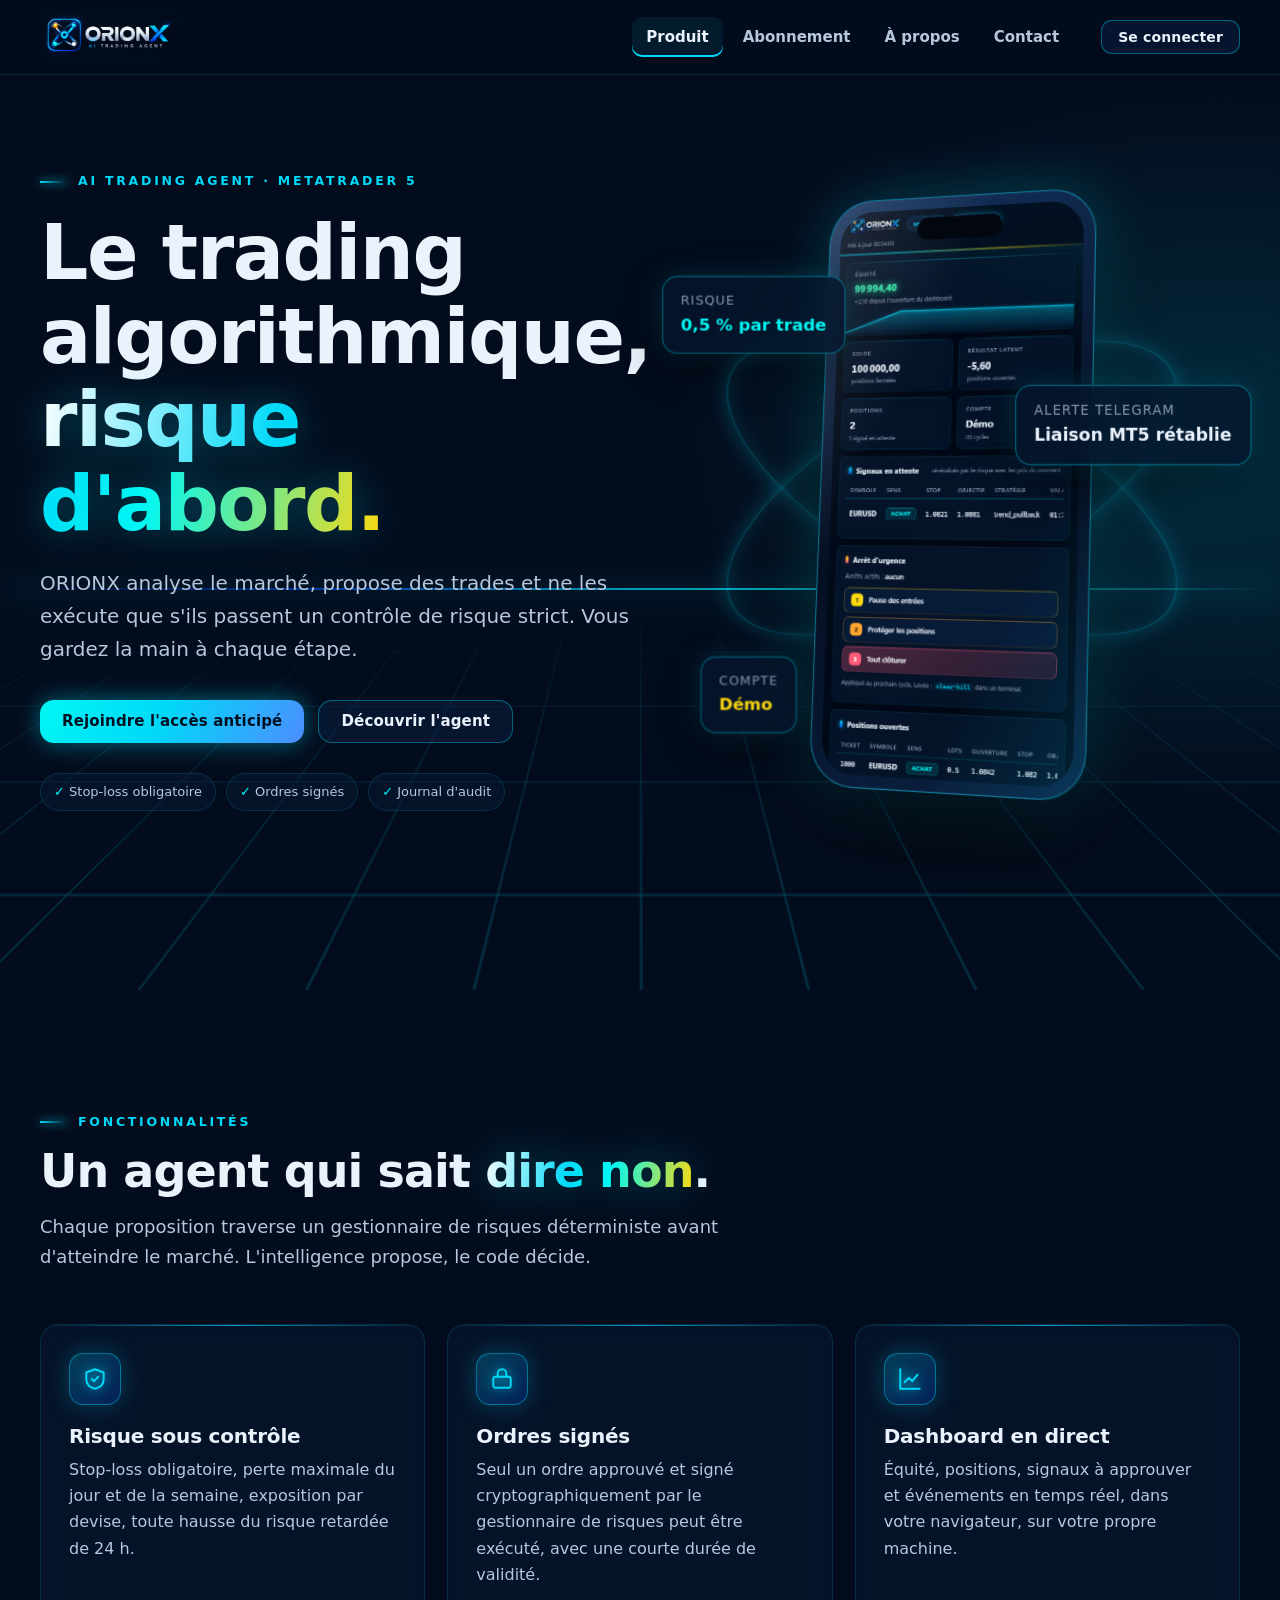
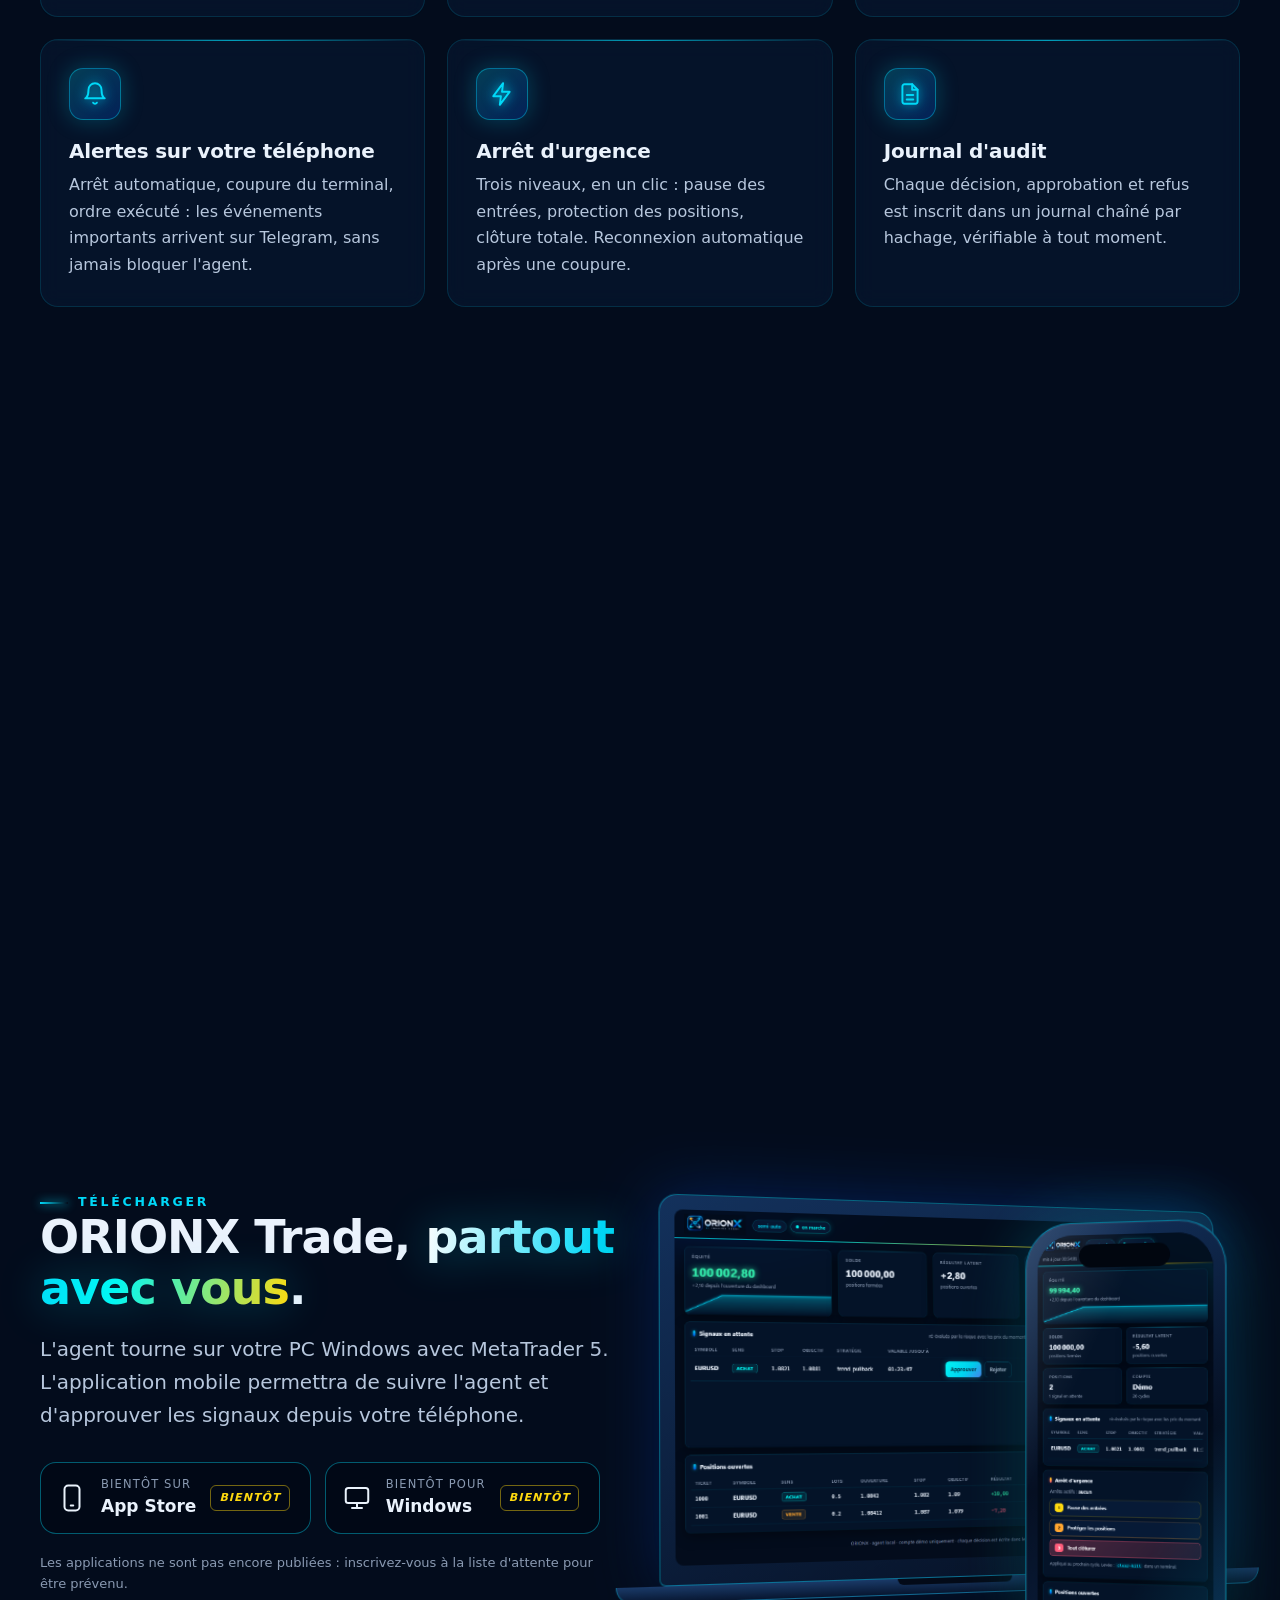
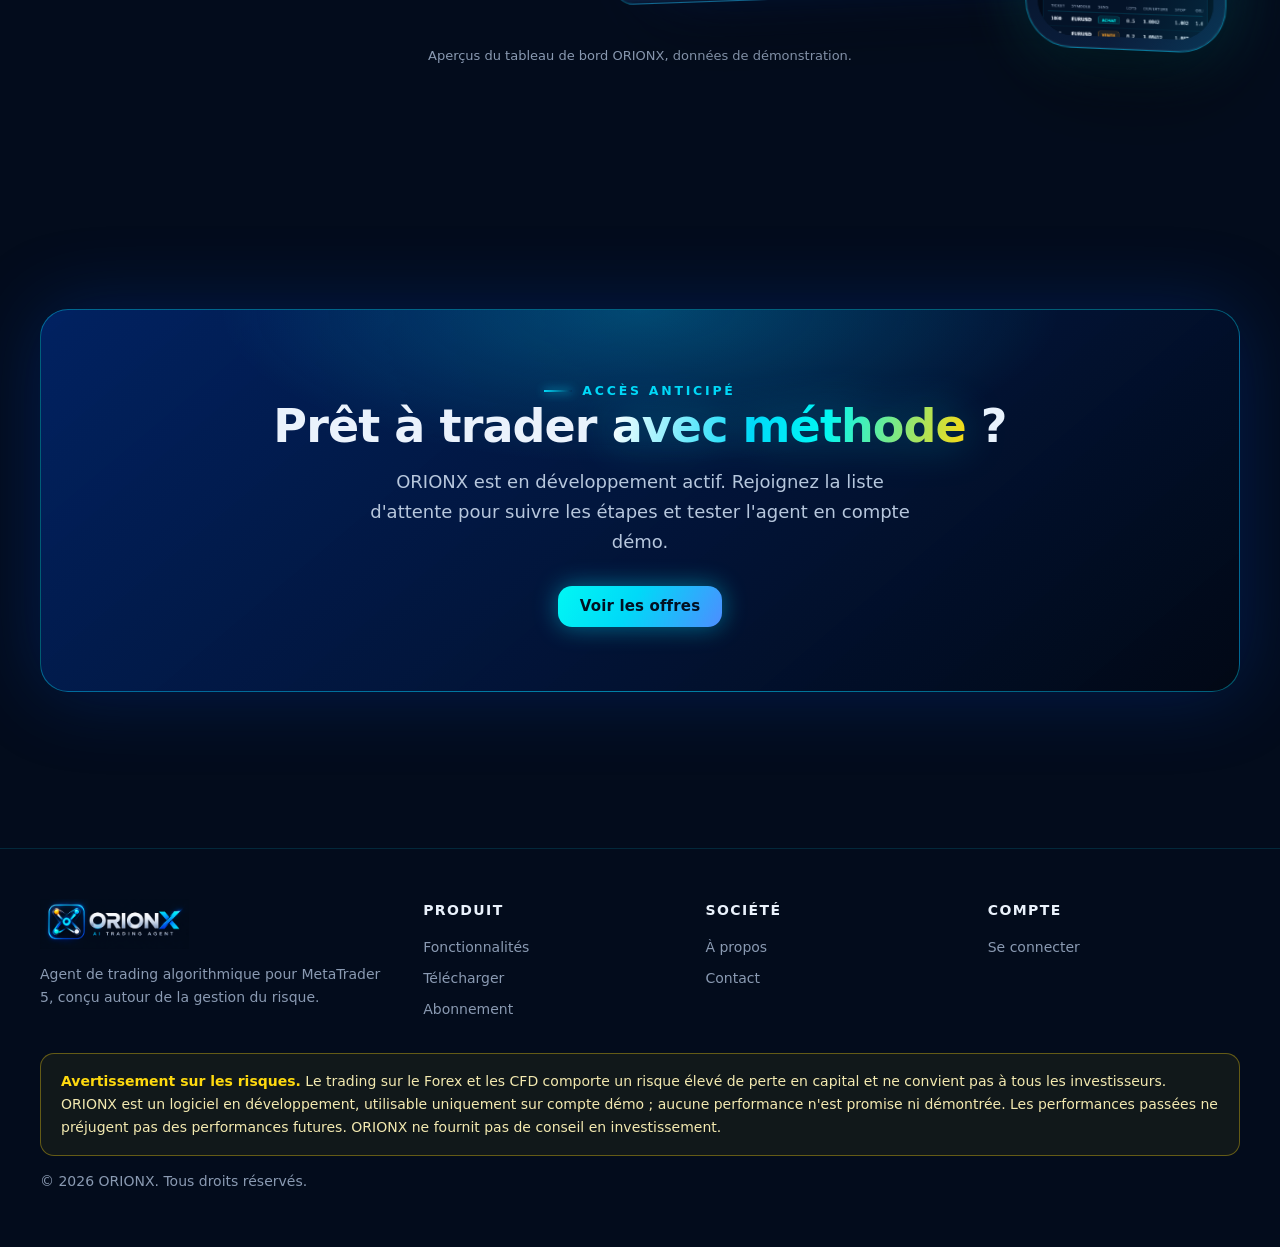
==== site/index.html @ 67c3e871 "feat(site): site vitrine ORIONX « futuriste 3D néon » dans un dossier autonome site/ Pages : produit" ====
<!doctype html>
<html lang="fr">
<head>
  <meta charset="utf-8">
  <meta name="viewport" content="width=device-width, initial-scale=1">
  <meta name="color-scheme" content="dark">
  <title>ORIONX · AI Trading Agent</title>
  <meta name="description" content="ORIONX, agent de trading algorithmique pour MetaTrader 5, conçu autour de la gestion du risque. En développement, compte démo uniquement.">
  <link rel="icon" type="image/png" href="assets/favicon.png">
  <link rel="stylesheet" href="assets/site.css">
</head>
<body>
  <header class="nav">
    <div class="wrap">
      <a class="brand" href="index.html"><img src="assets/logo.png" alt="ORIONX, AI Trading Agent" width="138" height="46"></a>
      <button class="burger" type="button" aria-expanded="false" aria-controls="menu">Menu</button>
      <ul id="menu">
        <li><a href="index.html">Produit</a></li>
        <li><a href="abonnement.html">Abonnement</a></li>
        <li><a href="a-propos.html">À propos</a></li>
        <li><a href="contact.html">Contact</a></li>
      </ul>
      <a class="btn btn-sm login" href="connexion.html">Se connecter</a>
    </div>
  </header>

  <main>
    <section class="hero">
      <div class="wrap">
        <div>
          <span class="eyebrow">AI Trading Agent · MetaTrader 5</span>
          <h1>Le trading algorithmique, <span class="grad">risque d'abord.</span></h1>
          <p class="lead">ORIONX analyse le marché, propose des trades et ne les exécute que s'ils passent un contrôle de risque strict. Vous gardez la main à chaque étape.</p>
          <div class="ctas">
            <a class="btn btn-neon" href="abonnement.html">Rejoindre l'accès anticipé</a>
            <a class="btn" href="#fonctionnalites">Découvrir l'agent</a>
          </div>
          <div class="chips">
            <span class="chip"><b>✓</b> Stop-loss obligatoire</span>
            <span class="chip"><b>✓</b> Ordres signés</span>
            <span class="chip"><b>✓</b> Journal d'audit</span>
          </div>
        </div>
        <div class="scene" aria-hidden="true">
          <div class="scene-inner">
            <div class="orbit orbit-1"></div>
            <div class="orbit orbit-2"></div>
            <div class="core"></div>
            <div class="phone"><div class="screen"><img src="assets/apercu-mobile.png" alt=""></div></div>
            <div class="float-chip fc-1"><small>Risque</small><strong class="ok">0,5 % par trade</strong></div>
            <div class="float-chip fc-2"><small>Alerte Telegram</small><strong>Liaison MT5 rétablie</strong></div>
            <div class="float-chip fc-3"><small>Compte</small><strong class="warn">Démo</strong></div>
          </div>
        </div>
      </div>
      <div class="horizon"></div>
      <div class="floor"></div>
    </section>

    <section class="section" id="fonctionnalites">
      <div class="wrap">
        <div class="section-head reveal">
          <span class="eyebrow">Fonctionnalités</span>
          <h2>Un agent qui sait <span class="grad">dire non</span>.</h2>
          <p>Chaque proposition traverse un gestionnaire de risques déterministe avant d'atteindre le marché. L'intelligence propose, le code décide.</p>
        </div>
        <div class="grid grid-3">
          <article class="card reveal">
            <div class="icon"><svg viewBox="0 0 24 24"><path d="M12 3l8 3v6c0 5-3.5 8-8 9-4.5-1-8-4-8-9V6z"/><path d="M9 12l2 2 4-4"/></svg></div>
            <h3>Risque sous contrôle</h3>
            <p>Stop-loss obligatoire, perte maximale du jour et de la semaine, exposition par devise, toute hausse du risque retardée de 24 h.</p>
          </article>
          <article class="card reveal">
            <div class="icon"><svg viewBox="0 0 24 24"><rect x="4" y="10" width="16" height="10" rx="2"/><path d="M8 10V7a4 4 0 0 1 8 0v3"/></svg></div>
            <h3>Ordres signés</h3>
            <p>Seul un ordre approuvé et signé cryptographiquement par le gestionnaire de risques peut être exécuté, avec une courte durée de validité.</p>
          </article>
          <article class="card reveal">
            <div class="icon"><svg viewBox="0 0 24 24"><path d="M3 3v18h18"/><path d="M7 15l4-4 3 3 5-6"/></svg></div>
            <h3>Dashboard en direct</h3>
            <p>Équité, positions, signaux à approuver et événements en temps réel, dans votre navigateur, sur votre propre machine.</p>
          </article>
          <article class="card reveal">
            <div class="icon"><svg viewBox="0 0 24 24"><path d="M18 8a6 6 0 0 0-12 0c0 7-3 8-3 8h18s-3-1-3-8"/><path d="M13.7 20a2 2 0 0 1-3.4 0"/></svg></div>
            <h3>Alertes sur votre téléphone</h3>
            <p>Arrêt automatique, coupure du terminal, ordre exécuté : les événements importants arrivent sur Telegram, sans jamais bloquer l'agent.</p>
          </article>
          <article class="card reveal">
            <div class="icon"><svg viewBox="0 0 24 24"><path d="M13 2L4 14h7l-1 8 9-12h-7z"/></svg></div>
            <h3>Arrêt d'urgence</h3>
            <p>Trois niveaux, en un clic : pause des entrées, protection des positions, clôture totale. Reconnexion automatique après une coupure.</p>
          </article>
          <article class="card reveal">
            <div class="icon"><svg viewBox="0 0 24 24"><path d="M14 3H7a2 2 0 0 0-2 2v14a2 2 0 0 0 2 2h10a2 2 0 0 0 2-2V8z"/><path d="M14 3v5h5M9 13h6M9 17h6"/></svg></div>
            <h3>Journal d'audit</h3>
            <p>Chaque décision, approbation et refus est inscrit dans un journal chaîné par hachage, vérifiable à tout moment.</p>
          </article>
        </div>
      </div>
    </section>

    <section class="section">
      <div class="wrap">
        <div class="section-head reveal">
          <span class="eyebrow">Comment ça marche</span>
          <h2>Trois étapes, <span class="grad">zéro boîte noire</span>.</h2>
        </div>
        <div class="grid grid-3 steps">
          <article class="card step reveal"><h3>Connectez MetaTrader 5</h3><p>L'agent se rattache au terminal déjà ouvert sur votre PC. Aucun identifiant n'est stocké dans le code.</p></article>
          <article class="card step reveal"><h3>L'agent analyse et propose</h3><p>Régime de marché, volatilité, séance, annonces économiques : chaque signal est expliqué et ré-évalué par le risque.</p></article>
          <article class="card step reveal"><h3>Vous décidez</h3><p>Signaux seuls, approbation manuelle ou automatique verrouillée : vous choisissez le niveau d'autonomie.</p></article>
        </div>
      </div>
    </section>

    <section class="section" id="telecharger">
      <div class="wrap download">
        <div class="reveal">
          <span class="eyebrow">Télécharger</span>
          <h2>ORIONX Trade, <span class="grad">partout avec vous</span>.</h2>
          <p class="lead">L'agent tourne sur votre PC Windows avec MetaTrader 5. L'application mobile permettra de suivre l'agent et d'approuver les signaux depuis votre téléphone.</p>
          <div class="stores">
            <a class="store" href="contact.html?sujet=Liste%20d%27attente">
              <svg viewBox="0 0 24 24"><rect x="6" y="2" width="12" height="20" rx="3"/><path d="M11 18h2"/></svg>
              <div><span>Bientôt sur</span><strong>App Store</strong></div>
              <em class="soon">BIENTÔT</em>
            </a>
            <a class="store" href="contact.html?sujet=Liste%20d%27attente">
              <svg viewBox="0 0 24 24"><rect x="3" y="4" width="18" height="12" rx="2"/><path d="M8 20h8M12 16v4"/></svg>
              <div><span>Bientôt pour</span><strong>Windows</strong></div>
              <em class="soon">BIENTÔT</em>
            </a>
          </div>
          <p class="caption">Les applications ne sont pas encore publiées : inscrivez-vous à la liste d'attente pour être prévenu.</p>
        </div>
        <div class="devices reveal" aria-hidden="true">
          <div class="laptop"><div class="lid"><img src="assets/apercu-ordinateur.png" alt=""></div><div class="base"></div></div>
          <div class="phone"><div class="screen"><img src="assets/apercu-mobile.png" alt=""></div></div>
        </div>
      </div>
      <p class="wrap caption center">Aperçus du tableau de bord ORIONX, données de démonstration.</p>
    </section>

    <section class="section">
      <div class="wrap">
        <div class="cta-band reveal">
          <span class="eyebrow">Accès anticipé</span>
          <h2>Prêt à trader <span class="grad">avec méthode</span> ?</h2>
          <p>ORIONX est en développement actif. Rejoignez la liste d'attente pour suivre les étapes et tester l'agent en compte démo.</p>
          <a class="btn btn-neon" href="abonnement.html">Voir les offres</a>
        </div>
      </div>
    </section>
  </main>

  <footer class="footer">
    <div class="wrap">
      <div class="cols">
        <div><a class="brand" href="index.html"><img src="assets/logo.png" alt="ORIONX" width="150" height="50"></a><p>Agent de trading algorithmique pour MetaTrader 5, conçu autour de la gestion du risque.</p></div>
        <div><h4>Produit</h4><ul><li><a href="index.html#fonctionnalites">Fonctionnalités</a></li><li><a href="index.html#telecharger">Télécharger</a></li><li><a href="abonnement.html">Abonnement</a></li></ul></div>
        <div><h4>Société</h4><ul><li><a href="a-propos.html">À propos</a></li><li><a href="contact.html">Contact</a></li></ul></div>
        <div><h4>Compte</h4><ul><li><a href="connexion.html">Se connecter</a></li></ul></div>
      </div>
      <p class="risk"><strong>Avertissement sur les risques.</strong> Le trading sur le Forex et les CFD comporte un risque élevé de perte en capital et ne convient pas à tous les investisseurs. ORIONX est un logiciel en développement, utilisable uniquement sur compte démo ; aucune performance n'est promise ni démontrée. Les performances passées ne préjugent pas des performances futures. ORIONX ne fournit pas de conseil en investissement.</p>
      <p>© <span data-year>2026</span> ORIONX. Tous droits réservés.</p>
    </div>
  </footer>
  <script src="assets/site.js"></script>
</body>
</html>
---- site/assets/site.css ----
/* ORIONX : site vitrine « futuriste 3D néon ». Couleurs mesurées sur le logo (voir agent/orionx/api/static/style.css).
   Aucune bibliothèque, aucune police externe (pas de requête vers un tiers : rien à déclarer pour la vie privée). */
:root {
  --bg: #030c1c; --bg-2: #01122a; --ink: #eaf2fc; --silver: #b7c7dd; --muted: #8a9ab2;
  --blue: #004ce4; --blue-text: #4d8dff; --cyan: #00d9f8; --teal: #01f7f4; --gold: #fed90f; --orange: #ffa630; --red: #ff5c7a;
  --glass: rgba(8, 26, 54, .55); --glass-2: rgba(12, 36, 72, .45);
  --line: rgba(0, 217, 248, .14); --line-strong: rgba(0, 217, 248, .4);
  --neon: 0 0 12px rgba(0, 217, 248, .55), 0 0 40px rgba(0, 76, 228, .35);
  --radius: 18px; --max: 1200px;
  --display: "Segoe UI Variable Display", "Segoe UI", system-ui, sans-serif;
  --text: "Segoe UI Variable Text", "Segoe UI", system-ui, sans-serif;
}
* { box-sizing: border-box; }
html { scroll-behavior: smooth; background: var(--bg); }
body {
  margin: 0; color: var(--ink); font: 16px/1.65 var(--text); overflow-x: hidden;
  background:
    radial-gradient(1000px 600px at 15% -10%, rgba(0, 76, 228, .35), transparent 60%),
    radial-gradient(900px 600px at 95% 10%, rgba(0, 217, 248, .16), transparent 60%),
    var(--bg);
}
img { max-width: 100%; display: block; }
a { color: var(--cyan); text-decoration: none; }
a:hover { color: var(--teal); }
:focus-visible { outline: 2px solid var(--cyan); outline-offset: 3px; border-radius: 6px; }
.wrap { width: min(var(--max), 100% - 48px); margin-inline: auto; }
.sr-only { position: absolute; width: 1px; height: 1px; overflow: hidden; clip: rect(0 0 0 0); white-space: nowrap; }

/* --- navigation ------------------------------------------------------------------- */
.nav { position: sticky; top: 0; z-index: 50; backdrop-filter: blur(14px); background: rgba(3, 12, 28, .72); border-bottom: 1px solid var(--line); }
.nav .wrap { display: flex; align-items: center; gap: 28px; height: 74px; }
.nav .brand img { height: 46px; width: auto; }
.nav ul { display: flex; gap: 6px; list-style: none; margin: 0 0 0 auto; padding: 0; }
.nav ul a { display: block; padding: 8px 14px; border-radius: 10px; color: var(--silver); font-weight: 550; font-size: 15px; transition: color .2s, background .2s; }
.nav ul a:hover, .nav ul a[aria-current="page"] { color: var(--ink); background: rgba(0, 217, 248, .08); }
.nav ul a[aria-current="page"] { box-shadow: inset 0 -2px 0 var(--cyan); }
.burger { display: none; margin-left: auto; background: none; border: 1px solid var(--line-strong); color: var(--ink); border-radius: 10px; padding: 8px 12px; font: inherit; cursor: pointer; }

/* --- boutons ------------------------------------------------------------------------ */
.btn { display: inline-flex; align-items: center; gap: 10px; padding: 13px 22px; border-radius: 14px; font: 650 15px/1 var(--text); letter-spacing: .01em;
  cursor: pointer; border: 1px solid var(--line-strong); color: var(--ink); background: var(--glass-2); transition: transform .2s, box-shadow .25s, border-color .25s; }
.btn:hover { transform: translateY(-2px); color: var(--ink); border-color: var(--cyan); box-shadow: var(--neon); }
.btn-neon { border: none; color: #021022; background: linear-gradient(120deg, var(--teal), var(--cyan) 45%, var(--blue-text)); box-shadow: 0 0 24px rgba(0, 217, 248, .45); }
.btn-neon:hover { color: #021022; box-shadow: 0 0 40px rgba(0, 217, 248, .75), 0 0 80px rgba(0, 76, 228, .45); }
.btn-sm { padding: 9px 16px; font-size: 14px; border-radius: 11px; }
.btn[aria-disabled="true"] { cursor: not-allowed; opacity: .75; }
.btn[aria-disabled="true"]:hover { transform: none; box-shadow: none; border-color: var(--line-strong); }

/* --- titres ----------------------------------------------------------------------- */
.eyebrow { display: inline-flex; align-items: center; gap: 10px; font: 700 12.5px/1 var(--text); letter-spacing: .22em; text-transform: uppercase; color: var(--cyan); }
.eyebrow::before { content: ""; width: 28px; height: 2px; background: linear-gradient(90deg, var(--cyan), transparent); box-shadow: 0 0 10px var(--cyan); }
h1, h2, h3 { font-family: var(--display); letter-spacing: -.02em; line-height: 1.1; margin: 0; }
h1 { font-size: clamp(40px, 6vw, 76px); font-weight: 750; }
h2 { font-size: clamp(30px, 3.6vw, 46px); font-weight: 720; }
h3 { font-size: 20px; font-weight: 680; letter-spacing: -.01em; }
.grad { background: linear-gradient(100deg, #fff 0%, var(--cyan) 40%, var(--teal) 60%, var(--gold) 100%); -webkit-background-clip: text; background-clip: text; color: transparent;
  filter: drop-shadow(0 0 22px rgba(0, 217, 248, .35)); }
.lead { font-size: clamp(17px, 1.6vw, 20px); color: var(--silver); max-width: 620px; }
.section { padding: clamp(70px, 9vw, 120px) 0; position: relative; }
.section-head { max-width: 720px; margin-bottom: 52px; }
.section-head h2 { margin: 14px 0 16px; }
.section-head p { color: var(--silver); margin: 0; font-size: 18px; }
.center { text-align: center; margin-inline: auto; }

/* --- hero 3D ------------------------------------------------------------------------ */
.hero { position: relative; overflow: hidden; padding: clamp(50px, 7vw, 90px) 0 clamp(120px, 14vw, 180px); }
.hero .wrap { display: grid; grid-template-columns: 1.05fr .95fr; gap: 40px; align-items: center; position: relative; z-index: 2; }
.hero h1 { margin: 20px 0 22px; }
.hero .ctas { display: flex; gap: 14px; flex-wrap: wrap; margin: 34px 0 30px; }
.chips { display: flex; gap: 10px; flex-wrap: wrap; }
.chip { font-size: 13px; color: var(--silver); padding: 7px 13px; border-radius: 999px; border: 1px solid var(--line); background: var(--glass); }
.chip b { color: var(--teal); font-weight: 650; }
.floor { position: absolute; left: -50%; right: -50%; bottom: -10px; height: 420px; z-index: 1; pointer-events: none;
  background-image: linear-gradient(rgba(0, 217, 248, .45) 1px, transparent 1px), linear-gradient(90deg, rgba(0, 217, 248, .45) 1px, transparent 1px);
  background-size: 64px 64px; transform: perspective(520px) rotateX(64deg); transform-origin: center top;
  mask-image: linear-gradient(to top, rgba(0, 0, 0, .9), transparent 85%); animation: floor 3.2s linear infinite; opacity: .55; }
@keyframes floor { to { background-position: 0 64px, 0 0; } }
.horizon { position: absolute; left: 0; right: 0; bottom: 400px; height: 2px; z-index: 1;
  background: linear-gradient(90deg, transparent, var(--blue), var(--cyan), var(--teal), transparent); box-shadow: 0 0 30px var(--cyan); opacity: .7; }

.scene { position: relative; height: 560px; perspective: 1400px; }
.scene-inner { position: absolute; inset: 0; transform-style: preserve-3d; transition: transform .25s ease-out;
  transform: rotateY(calc(var(--ry, 0) * 1deg)) rotateX(calc(var(--rx, 0) * 1deg)); }
.orbit { position: absolute; left: 50%; top: 50%; border-radius: 50%; border: 1.5px solid rgba(0, 217, 248, .35); box-shadow: 0 0 22px rgba(0, 217, 248, .25), inset 0 0 22px rgba(0, 217, 248, .15); }
.orbit-1 { width: 520px; height: 210px; margin: -105px 0 0 -260px; transform: rotateZ(-28deg) translateZ(-60px); animation: spin 14s linear infinite; }
.orbit-2 { width: 520px; height: 210px; margin: -105px 0 0 -260px; transform: rotateZ(28deg) translateZ(-60px); animation: spin 18s linear infinite reverse; }
.orbit::after { content: ""; position: absolute; width: 18px; height: 18px; border-radius: 50%; top: -9px; left: calc(50% - 9px); }
.orbit-1::after { background: radial-gradient(circle at 35% 35%, #fff6, var(--gold) 45%, #c47a00); box-shadow: 0 0 22px var(--gold); }
.orbit-2::after { background: radial-gradient(circle at 35% 35%, #fff8, var(--teal) 45%, #008a99); box-shadow: 0 0 22px var(--teal); }
@keyframes spin { from { rotate: 0deg; } to { rotate: 360deg; } }
.core { position: absolute; left: 50%; top: 50%; width: 120px; height: 120px; margin: -60px; border-radius: 50%; border: 14px solid var(--cyan);
  box-shadow: 0 0 40px var(--cyan), inset 0 0 30px rgba(0, 217, 248, .6); transform: translateZ(-120px); opacity: .55; filter: blur(.3px); }

/* --- maquettes (téléphone, ordinateur) ----------------------------------------------- */
.phone { position: relative; width: 270px; aspect-ratio: 9 / 19.2; padding: 11px; border-radius: 44px;
  background: linear-gradient(160deg, #13315c, #050f22 55%, #0b2142); border: 1px solid rgba(0, 217, 248, .45);
  box-shadow: 0 0 0 1px rgba(255, 255, 255, .05) inset, 0 30px 80px rgba(0, 0, 0, .6), 0 0 60px rgba(0, 217, 248, .28); }
.phone::before { content: ""; position: absolute; z-index: 2; top: 20px; left: 50%; width: 86px; height: 22px; margin-left: -43px; border-radius: 12px; background: #01060f; }
.phone .screen { height: 100%; border-radius: 34px; overflow: hidden; background: var(--bg); }
.phone .screen img { width: 100%; height: 100%; object-fit: cover; object-position: top; }
.phone::after { content: ""; position: absolute; inset: 0; border-radius: 44px; pointer-events: none;
  background: linear-gradient(115deg, rgba(255, 255, 255, .14), transparent 32%, transparent 70%, rgba(0, 217, 248, .12)); }
.scene .phone { position: absolute; left: 50%; top: 50%; margin: -288px 0 0 -135px; transform: translateZ(60px) rotateY(-16deg) rotateX(6deg);
  animation: float 6s ease-in-out infinite; }
@keyframes float { 50% { translate: 0 -14px; } }
.float-chip { position: absolute; z-index: 3; padding: 12px 16px; border-radius: 14px; background: rgba(6, 22, 46, .78); border: 1px solid var(--line-strong);
  backdrop-filter: blur(10px); box-shadow: 0 12px 40px rgba(0, 0, 0, .45), 0 0 24px rgba(0, 217, 248, .18); font-size: 13.5px; animation: float 7s ease-in-out infinite; }
.float-chip small { display: block; color: var(--muted); font-size: 11.5px; letter-spacing: .08em; text-transform: uppercase; }
.float-chip strong { font-size: 15px; }
.fc-1 { left: 0; top: 16%; transform: translateZ(140px); }
.fc-2 { right: 0; top: 34%; transform: translateZ(180px); animation-delay: -2s; }
.fc-3 { left: 6%; bottom: 10%; transform: translateZ(120px); animation-delay: -4s; }
.ok { color: var(--teal); } .warn { color: var(--gold); }

.laptop { position: relative; width: min(640px, 100%); }
.laptop .lid { padding: 14px 14px 18px; border-radius: 18px 18px 6px 6px; background: linear-gradient(160deg, #13315c, #050f22); border: 1px solid rgba(0, 217, 248, .4);
  box-shadow: 0 0 60px rgba(0, 76, 228, .3), 0 30px 70px rgba(0, 0, 0, .55); }
.laptop .lid img { border-radius: 8px; aspect-ratio: 16 / 10; object-fit: cover; object-position: top left; width: 100%; }
.laptop .base { height: 16px; margin: 0 -7%; border-radius: 0 0 22px 22px; background: linear-gradient(#1a3a68, #071630); border: 1px solid rgba(0, 217, 248, .3); border-top: none; }
.laptop .base::after { content: ""; display: block; width: 18%; height: 6px; margin: 0 auto; border-radius: 0 0 8px 8px; background: #030a18; }

/* --- cartes ------------------------------------------------------------------------- */
.grid { display: grid; gap: 22px; }
.grid-3 { grid-template-columns: repeat(3, minmax(0, 1fr)); }
.grid-2 { grid-template-columns: repeat(2, minmax(0, 1fr)); }
.card { position: relative; padding: 28px; border-radius: var(--radius); background: var(--glass); border: 1px solid var(--line); backdrop-filter: blur(10px);
  transition: transform .3s, border-color .3s, box-shadow .3s; overflow: hidden; }
.card::before { content: ""; position: absolute; inset: 0 0 auto; height: 1px; background: linear-gradient(90deg, transparent, var(--cyan), transparent); opacity: .7; }
.card:hover { transform: translateY(-6px); border-color: var(--line-strong); box-shadow: 0 20px 50px rgba(0, 0, 0, .4), 0 0 40px rgba(0, 76, 228, .2); }
.card p { color: var(--silver); margin: 10px 0 0; }
.icon { width: 52px; height: 52px; display: grid; place-items: center; border-radius: 14px; margin-bottom: 20px;
  background: linear-gradient(140deg, rgba(0, 217, 248, .22), rgba(0, 76, 228, .25)); border: 1px solid var(--line-strong); box-shadow: 0 0 22px rgba(0, 217, 248, .25); }
.icon svg { width: 26px; height: 26px; stroke: var(--cyan); fill: none; stroke-width: 1.8; stroke-linecap: round; stroke-linejoin: round; filter: drop-shadow(0 0 6px var(--cyan)); }

.steps { counter-reset: step; }
.step { padding-top: 64px; }
.step::after { counter-increment: step; content: "0" counter(step); position: absolute; top: 18px; left: 28px; font: 800 38px/1 var(--display);
  background: linear-gradient(var(--cyan), transparent); -webkit-background-clip: text; background-clip: text; color: transparent; opacity: .9; }

/* --- téléchargement --------------------------------------------------------------- */
.download { display: grid; grid-template-columns: 1fr 1fr; gap: 50px; align-items: center; }
.devices { position: relative; min-height: 460px; display: grid; place-items: center; perspective: 1400px; }
.devices .laptop { transform: rotateY(14deg) rotateX(4deg); }
.devices .phone { position: absolute; right: 2%; bottom: -10px; width: 190px; transform: rotateY(-14deg) translateZ(80px); animation: float 6s ease-in-out infinite; }
.stores { display: flex; gap: 14px; flex-wrap: wrap; margin-top: 30px; }
.store { display: inline-flex; align-items: center; gap: 14px; padding: 12px 20px 12px 16px; border-radius: 16px; border: 1px solid var(--line-strong);
  background: rgba(2, 8, 20, .7); color: var(--ink); min-width: 220px; }
.store svg { width: 30px; height: 30px; stroke: var(--ink); fill: none; stroke-width: 1.6; stroke-linecap: round; stroke-linejoin: round; }
.store span { display: block; font-size: 11.5px; letter-spacing: .1em; text-transform: uppercase; color: var(--muted); }
.store strong { font: 700 17px/1.2 var(--display); }
.soon { margin-left: auto; font-size: 11px; font-weight: 700; letter-spacing: .1em; color: var(--gold); border: 1px solid rgba(254, 217, 15, .45); padding: 3px 8px; border-radius: 6px; }
.caption { color: var(--muted); font-size: 13px; margin-top: 18px; }

/* --- abonnement --------------------------------------------------------------------- */
.plans { display: grid; grid-template-columns: repeat(3, minmax(0, 1fr)); gap: 22px; align-items: stretch; }
.plan { display: flex; flex-direction: column; padding: 32px 28px; }
.plan .tag { align-self: flex-start; font-size: 11.5px; font-weight: 700; letter-spacing: .12em; text-transform: uppercase; color: var(--cyan);
  padding: 5px 10px; border-radius: 8px; background: rgba(0, 217, 248, .08); border: 1px solid var(--line); }
.plan h3 { margin: 18px 0 6px; font-size: 26px; }
.price { font: 750 40px/1.1 var(--display); margin: 14px 0 4px; }
.price small { font-size: 15px; font-weight: 500; color: var(--muted); }
.plan ul { list-style: none; padding: 0; margin: 22px 0 28px; display: grid; gap: 12px; flex: 1; }
.plan li { padding-left: 30px; position: relative; color: var(--silver); }
.plan li::before { content: ""; position: absolute; left: 0; top: 5px; width: 18px; height: 18px; border-radius: 6px; background: rgba(1, 247, 244, .12); border: 1px solid rgba(1, 247, 244, .5); }
.plan li::after { content: ""; position: absolute; left: 6px; top: 8px; width: 5px; height: 9px; border: solid var(--teal); border-width: 0 2px 2px 0; transform: rotate(45deg); }
.plan li.no { color: var(--muted); }
.plan li.no::before { background: transparent; border-color: var(--line); }
.plan li.no::after { border-color: var(--muted); width: 8px; height: 0; border-width: 0 0 2px 0; transform: none; top: 13px; left: 5px; }
.plan .btn { justify-content: center; }
.plan-featured { border-color: rgba(0, 217, 248, .55); box-shadow: 0 0 0 1px rgba(0, 217, 248, .25), 0 0 60px rgba(0, 76, 228, .3); transform: translateY(-10px); }
.plan-featured:hover { transform: translateY(-16px); }
.plan-featured .tag { color: #021022; background: linear-gradient(120deg, var(--teal), var(--cyan)); border: none; }

.faq details { border-bottom: 1px solid var(--line); padding: 18px 4px; }
.faq summary { cursor: pointer; font-weight: 650; font-size: 17px; list-style: none; display: flex; justify-content: space-between; gap: 20px; }
.faq summary::after { content: "+"; color: var(--cyan); font-size: 22px; line-height: 1; transition: rotate .2s; }
.faq details[open] summary::after { rotate: 45deg; }
.faq details p { color: var(--silver); margin: 12px 0 0; }

/* --- formulaires -------------------------------------------------------------------- */
.form { display: grid; gap: 18px; }
.form .row { display: grid; grid-template-columns: 1fr 1fr; gap: 18px; }
label { display: grid; gap: 8px; font-size: 14px; font-weight: 600; color: var(--silver); }
input, select, textarea { font: inherit; color: var(--ink); background: rgba(2, 8, 20, .65); border: 1px solid var(--line-strong); border-radius: 12px; padding: 13px 15px;
  transition: border-color .2s, box-shadow .2s; }
input:focus, select:focus, textarea:focus { outline: none; border-color: var(--cyan); box-shadow: 0 0 0 3px rgba(0, 217, 248, .18), 0 0 24px rgba(0, 217, 248, .2); }
textarea { min-height: 150px; resize: vertical; }
.form .btn { justify-content: center; }
.note { font-size: 13.5px; color: var(--muted); }
.info { display: grid; gap: 18px; }
.info .card { padding: 22px 24px; }

/* --- bandeau d'avertissement et pied de page ----------------------------------------- */
.risk { border: 1px solid rgba(254, 217, 15, .35); background: rgba(254, 217, 15, .06); border-radius: 14px; padding: 16px 20px; color: #f3e9b0; font-size: 14px; }
.risk strong { color: var(--gold); }
.cta-band { text-align: center; padding: 64px 32px; border-radius: 28px; position: relative; overflow: hidden;
  background: radial-gradient(600px 220px at 50% 0%, rgba(0, 217, 248, .25), transparent 70%), linear-gradient(140deg, rgba(0, 76, 228, .35), rgba(2, 8, 20, .8));
  border: 1px solid var(--line-strong); box-shadow: 0 0 80px rgba(0, 76, 228, .25); }
.cta-band p { color: var(--silver); max-width: 560px; margin: 16px auto 30px; font-size: 18px; }
.footer { border-top: 1px solid var(--line); padding: 50px 0 40px; margin-top: 40px; color: var(--muted); font-size: 14px; }
.footer .cols { display: grid; grid-template-columns: 1.4fr repeat(3, 1fr); gap: 30px; margin-bottom: 30px; }
.footer h4 { color: var(--ink); font-size: 14px; letter-spacing: .1em; text-transform: uppercase; margin: 0 0 14px; }
.footer ul { list-style: none; margin: 0; padding: 0; display: grid; gap: 8px; }
.footer a { color: var(--muted); }
.footer a:hover { color: var(--cyan); }
.footer .brand img { height: 50px; width: auto; margin-bottom: 14px; }

/* --- apparition au défilement (seulement si le script tourne : sans lui, tout reste visible) --- */
.js .reveal { opacity: 0; transform: translateY(26px); transition: opacity .8s ease, transform .8s ease; }
.js .reveal.in { opacity: 1; transform: none; }

/* --- écrans étroits ----------------------------------------------------------------- */
@media (max-width: 980px) {
  .hero .wrap, .download { grid-template-columns: 1fr; }
  .scene { height: 520px; }
  .grid-3, .plans { grid-template-columns: 1fr; }
  .plan-featured { transform: none; }
  .footer .cols { grid-template-columns: 1fr 1fr; }
}
@media (max-width: 760px) {
  .burger { display: inline-block; }
  .nav ul { display: none; position: absolute; top: 74px; left: 0; right: 0; flex-direction: column; padding: 14px 24px 22px; background: rgba(3, 12, 28, .96);
    border-bottom: 1px solid var(--line); }
  .nav.open ul { display: flex; }
  .nav .login { display: none; }
  .grid-2, .form .row { grid-template-columns: 1fr; }
  .scene { height: 470px; transform: scale(.82); transform-origin: top center; }
  .orbit-1, .orbit-2 { width: 380px; margin-left: -190px; }
  .float-chip { font-size: 12px; padding: 9px 12px; }
  .devices { min-height: 360px; }
  .devices .phone { width: 140px; }
  .footer .cols { grid-template-columns: 1fr; }
}

/* --- confort : moins de mouvement si le système le demande ------------------------------ */
@media (prefers-reduced-motion: reduce) {
  *, *::before, *::after { animation: none !important; transition: none !important; scroll-behavior: auto !important; }
  .js .reveal { opacity: 1; transform: none; }
}
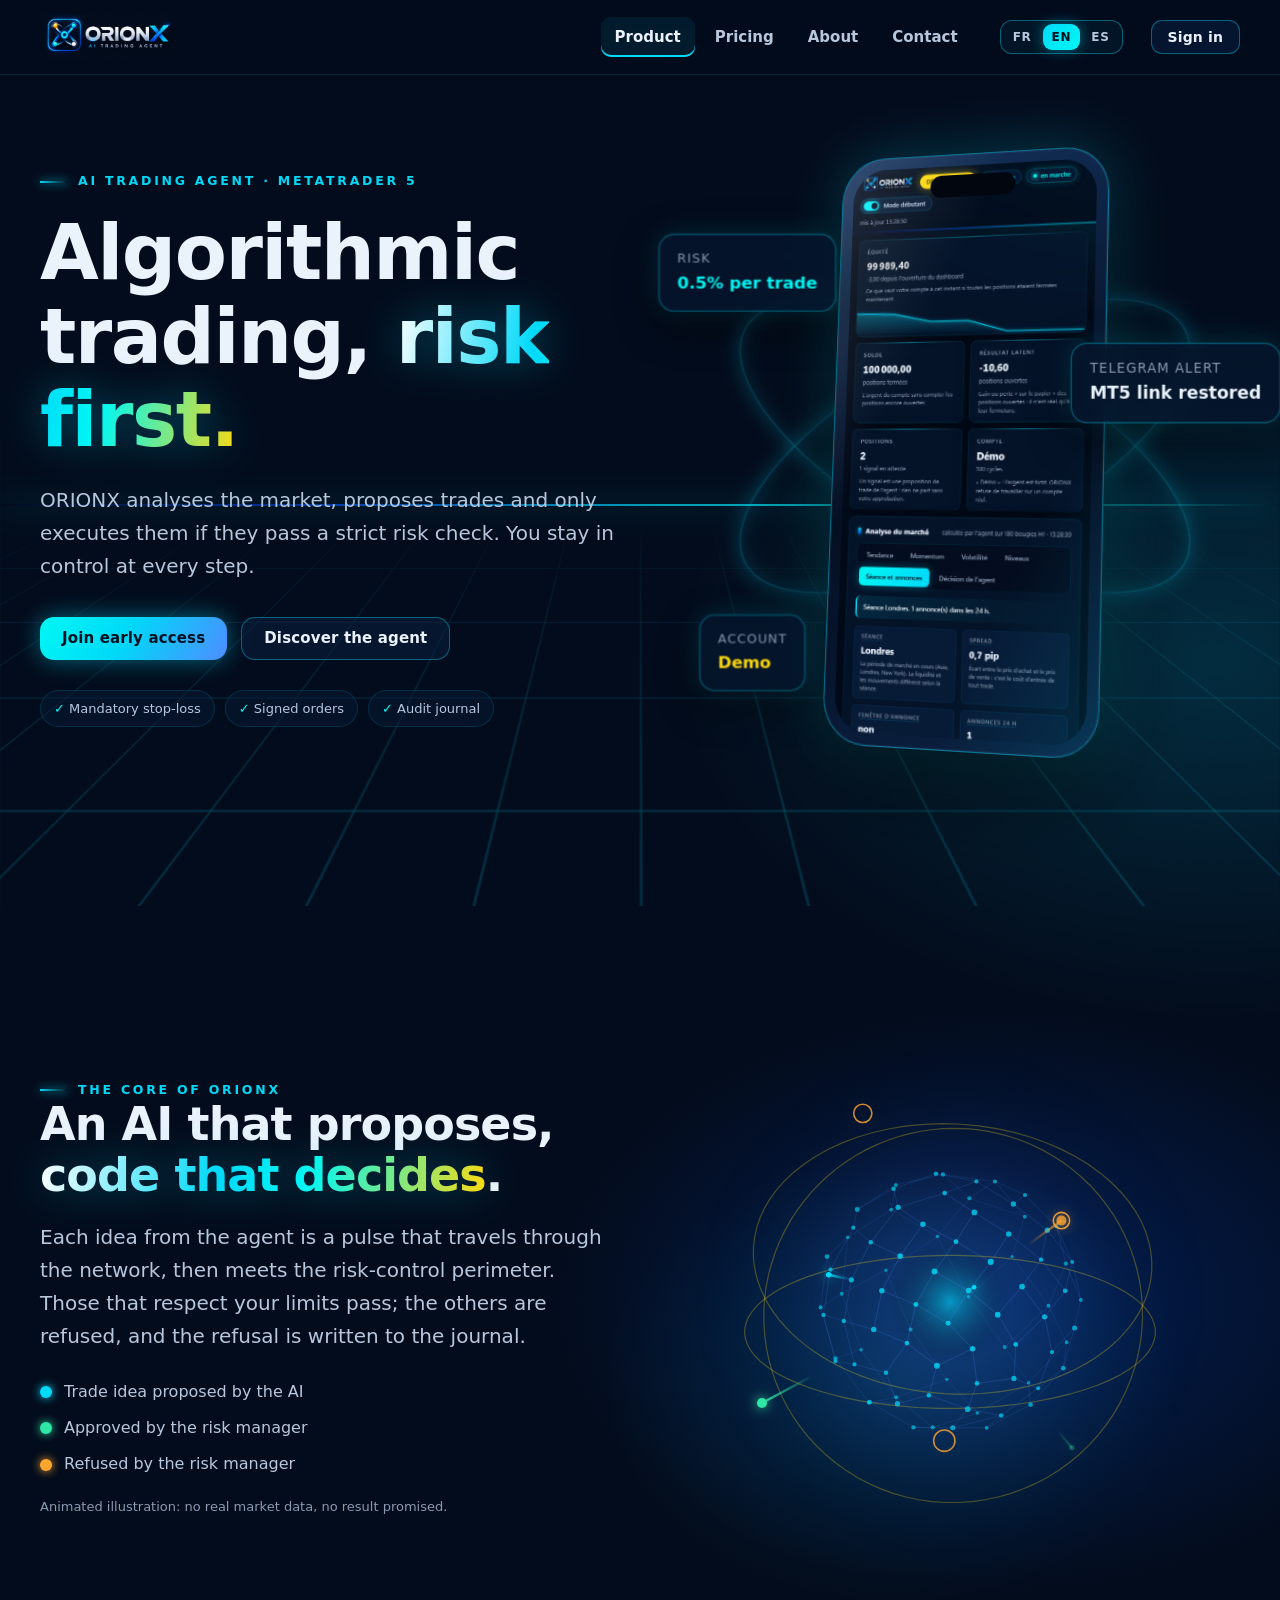
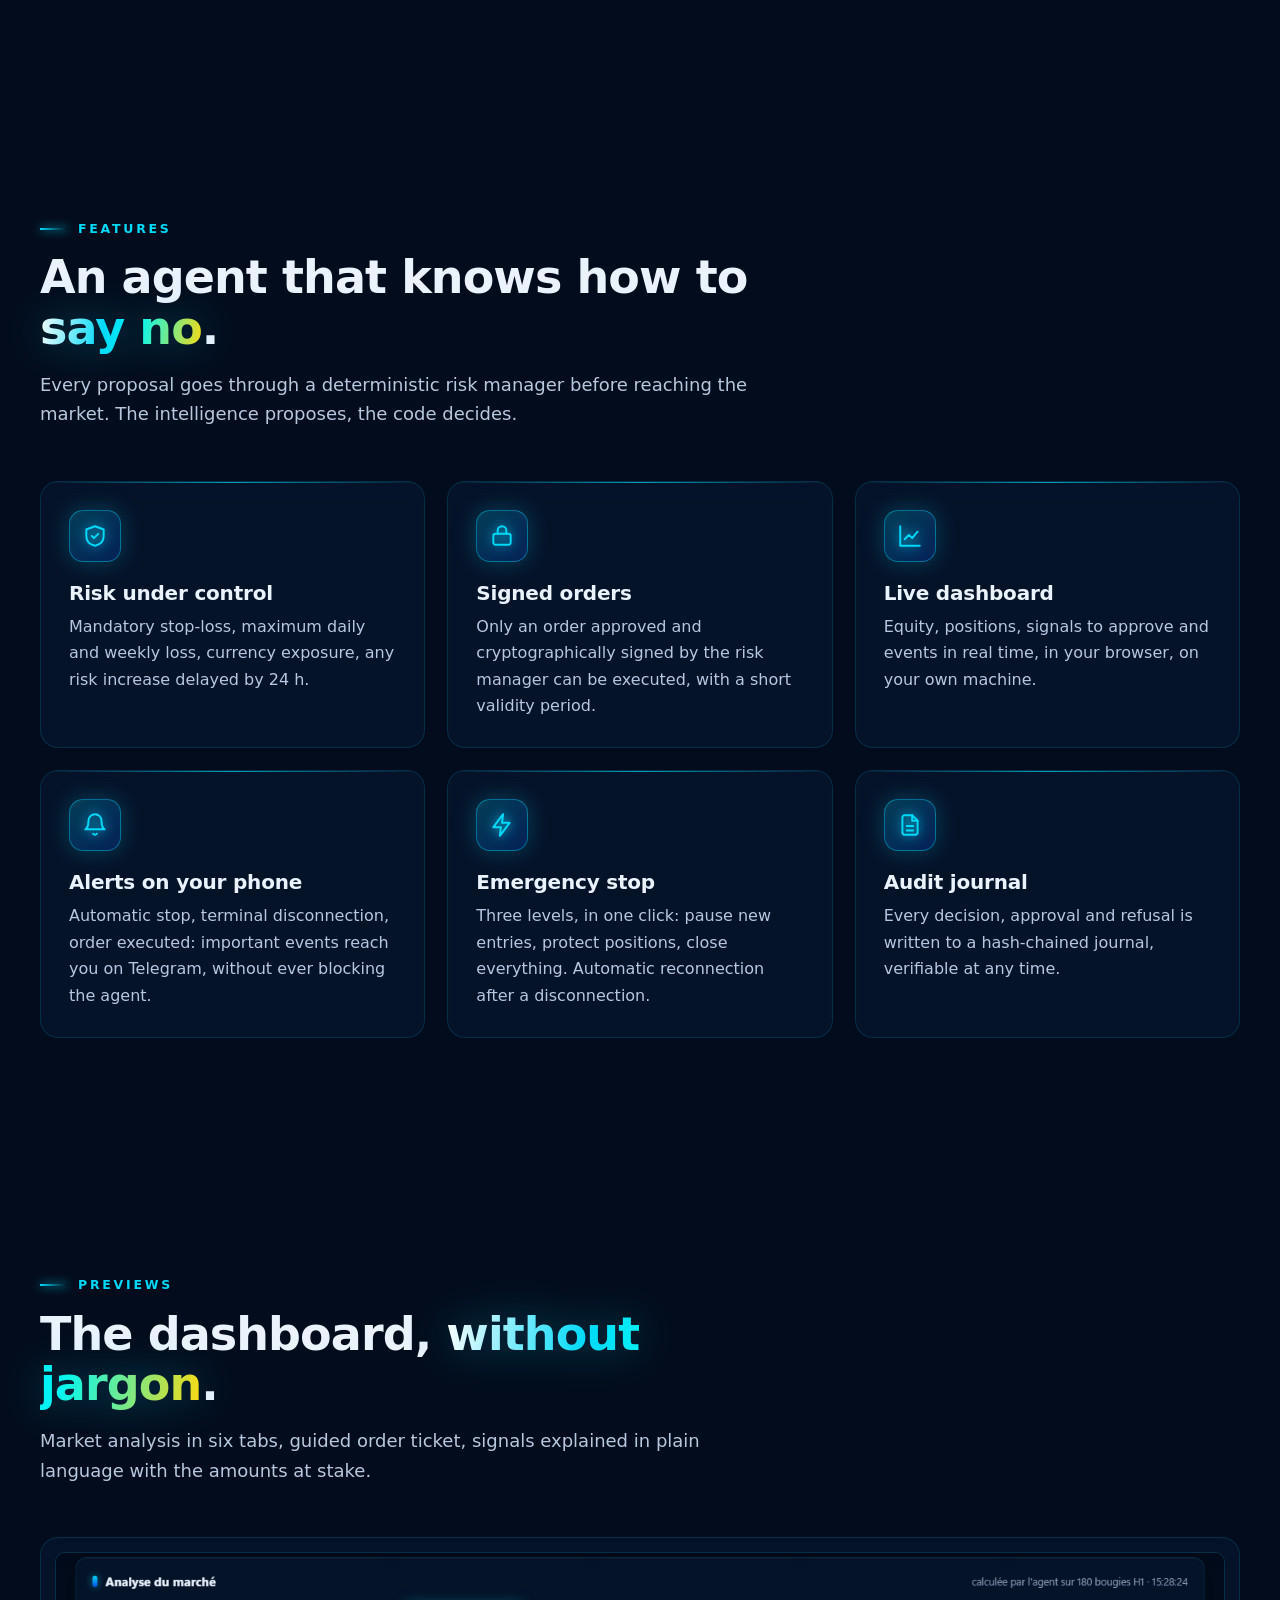
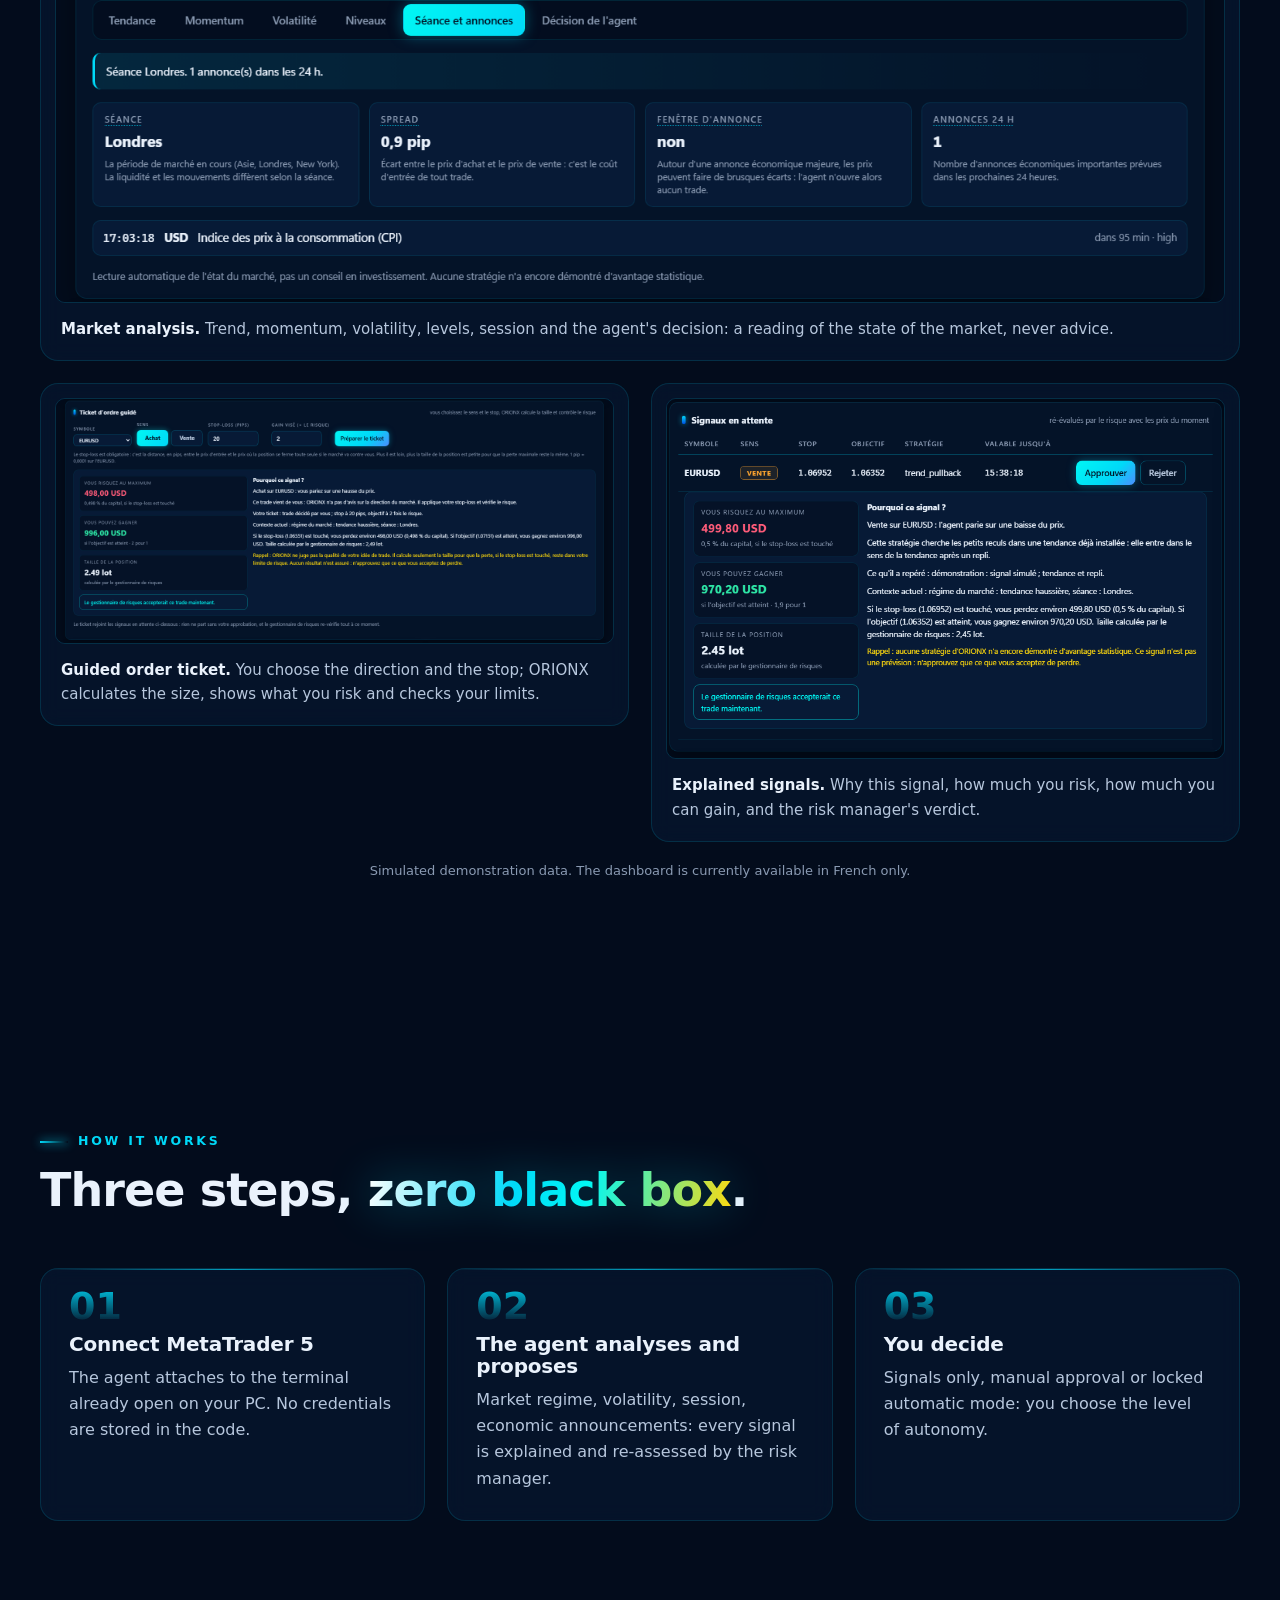
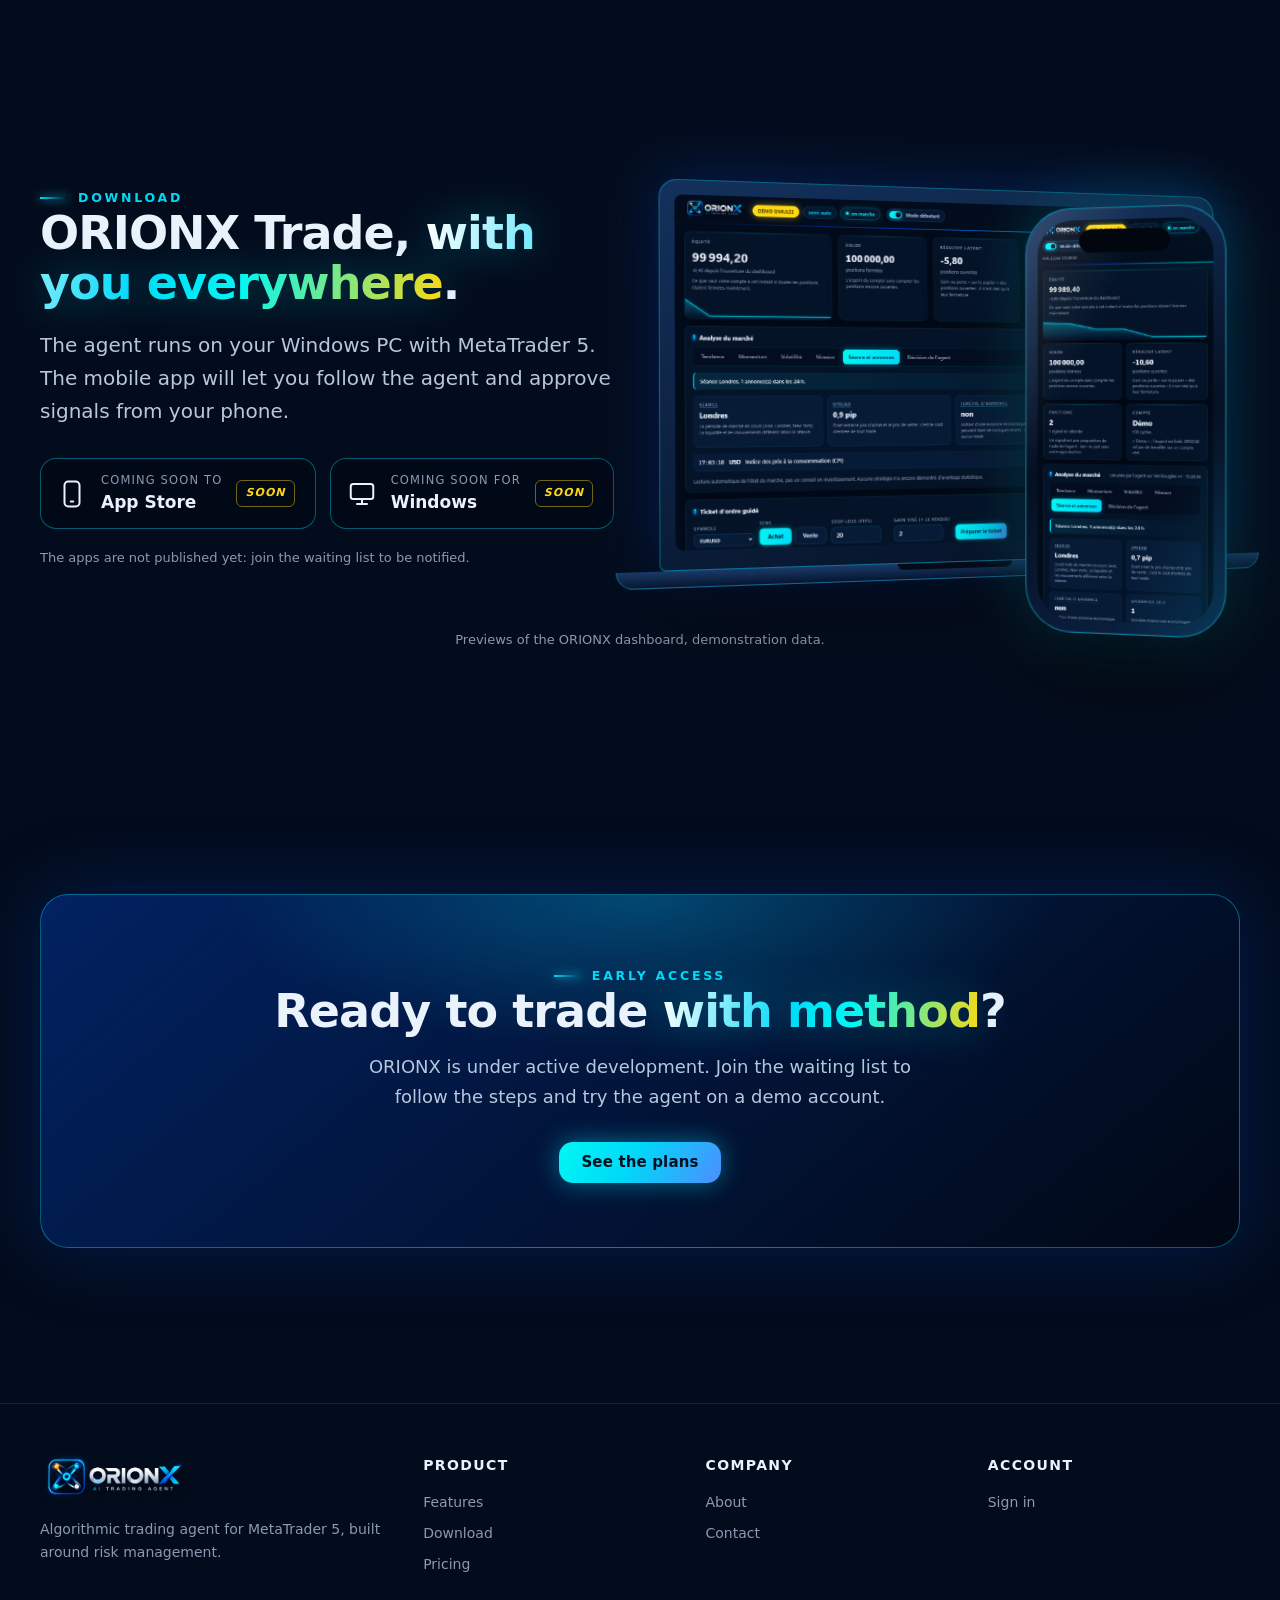
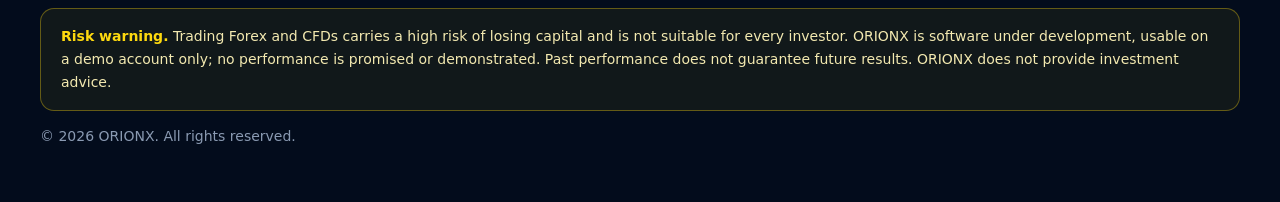
==== commit 6e5e0c20: "feat(site): trois langues (FR/EN/ES), cœur 3D animé, captures du dashboard à jour - Sélecteur de lan" ====
--- a/site/index.html
+++ b/site/index.html
@@ -4,23 +4,24 @@
   <meta charset="utf-8">
   <meta name="viewport" content="width=device-width, initial-scale=1">
   <meta name="color-scheme" content="dark">
-  <title>ORIONX · AI Trading Agent</title>
-  <meta name="description" content="ORIONX, agent de trading algorithmique pour MetaTrader 5, conçu autour de la gestion du risque. En développement, compte démo uniquement.">
+  <title data-i18n="orionx-ai-trading-agent-2">ORIONX · AI Trading Agent</title>
+  <meta data-i18n-attr="content:orionx-agent-de-trading-algorithmique" name="description" content="ORIONX, agent de trading algorithmique pour MetaTrader 5, conçu autour de la gestion du risque. En développement, compte démo uniquement.">
   <link rel="icon" type="image/png" href="assets/favicon.png">
   <link rel="stylesheet" href="assets/site.css">
 </head>
 <body>
   <header class="nav">
     <div class="wrap">
-      <a class="brand" href="index.html"><img src="assets/logo.png" alt="ORIONX, AI Trading Agent" width="138" height="46"></a>
-      <button class="burger" type="button" aria-expanded="false" aria-controls="menu">Menu</button>
+      <a class="brand" href="index.html"><img data-i18n-attr="alt:orionx-ai-trading-agent" src="assets/logo.png" alt="ORIONX, AI Trading Agent" width="138" height="46"></a>
+      <button data-i18n="menu" class="burger" type="button" aria-expanded="false" aria-controls="menu">Menu</button>
       <ul id="menu">
-        <li><a href="index.html">Produit</a></li>
-        <li><a href="abonnement.html">Abonnement</a></li>
-        <li><a href="a-propos.html">À propos</a></li>
-        <li><a href="contact.html">Contact</a></li>
+        <li><a data-i18n="produit" href="index.html">Produit</a></li>
+        <li><a data-i18n="abonnement" href="abonnement.html">Abonnement</a></li>
+        <li><a data-i18n="a-propos" href="a-propos.html">À propos</a></li>
+        <li><a data-i18n="contact" href="contact.html">Contact</a></li>
       </ul>
-      <a class="btn btn-sm login" href="connexion.html">Se connecter</a>
+      <div class="lang" role="group" data-i18n-attr="aria-label:lang-group" aria-label="Langue"><button type="button" data-lang="fr" aria-pressed="true">FR</button><button type="button" data-lang="en" aria-pressed="false">EN</button><button type="button" data-lang="es" aria-pressed="false">ES</button></div>
+      <a data-i18n="se-connecter" class="btn btn-sm login" href="connexion.html">Se connecter</a>
     </div>
   </header>
 
@@ -28,17 +29,17 @@
     <section class="hero">
       <div class="wrap">
         <div>
-          <span class="eyebrow">AI Trading Agent · MetaTrader 5</span>
-          <h1>Le trading algorithmique, <span class="grad">risque d'abord.</span></h1>
-          <p class="lead">ORIONX analyse le marché, propose des trades et ne les exécute que s'ils passent un contrôle de risque strict. Vous gardez la main à chaque étape.</p>
+          <span data-i18n="ai-trading-agent-metatrader-5" class="eyebrow">AI Trading Agent · MetaTrader 5</span>
+          <h1 data-i18n="le-trading-algorithmique-risque-d">Le trading algorithmique, <span class="grad">risque d'abord.</span></h1>
+          <p data-i18n="orionx-analyse-le-marche-propose" class="lead">ORIONX analyse le marché, propose des trades et ne les exécute que s'ils passent un contrôle de risque strict. Vous gardez la main à chaque étape.</p>
           <div class="ctas">
-            <a class="btn btn-neon" href="abonnement.html">Rejoindre l'accès anticipé</a>
-            <a class="btn" href="#fonctionnalites">Découvrir l'agent</a>
+            <a data-i18n="rejoindre-l-acces-anticipe" class="btn btn-neon" href="abonnement.html">Rejoindre l'accès anticipé</a>
+            <a data-i18n="decouvrir-l-agent" class="btn" href="#fonctionnalites">Découvrir l'agent</a>
           </div>
           <div class="chips">
-            <span class="chip"><b>✓</b> Stop-loss obligatoire</span>
-            <span class="chip"><b>✓</b> Ordres signés</span>
-            <span class="chip"><b>✓</b> Journal d'audit</span>
+            <span data-i18n="stop-loss-obligatoire" class="chip"><b>✓</b> Stop-loss obligatoire</span>
+            <span data-i18n="ordres-signes" class="chip"><b>✓</b> Ordres signés</span>
+            <span data-i18n="journal-d-audit" class="chip"><b>✓</b> Journal d'audit</span>
           </div>
         </div>
         <div class="scene" aria-hidden="true">
@@ -47,9 +48,9 @@
             <div class="orbit orbit-2"></div>
             <div class="core"></div>
             <div class="phone"><div class="screen"><img src="assets/apercu-mobile.png" alt=""></div></div>
-            <div class="float-chip fc-1"><small>Risque</small><strong class="ok">0,5 % par trade</strong></div>
-            <div class="float-chip fc-2"><small>Alerte Telegram</small><strong>Liaison MT5 rétablie</strong></div>
-            <div class="float-chip fc-3"><small>Compte</small><strong class="warn">Démo</strong></div>
+            <div class="float-chip fc-1"><small data-i18n="risque">Risque</small><strong data-i18n="0-5-par-trade" class="ok">0,5 % par trade</strong></div>
+            <div class="float-chip fc-2"><small data-i18n="alerte-telegram">Alerte Telegram</small><strong data-i18n="liaison-mt5-retablie">Liaison MT5 rétablie</strong></div>
+            <div class="float-chip fc-3"><small data-i18n="compte">Compte</small><strong data-i18n="demo" class="warn">Démo</strong></div>
           </div>
         </div>
       </div>
@@ -57,58 +58,102 @@
       <div class="floor"></div>
     </section>
 
+    <section class="section core-section" id="coeur">
+      <div class="wrap core-grid">
+        <div class="reveal">
+          <span data-i18n="le-cur-d-orionx" class="eyebrow">Le cœur d'ORIONX</span>
+          <h2 data-i18n="une-ia-qui-propose-un">Une IA qui propose, <span class="grad">un code qui décide</span>.</h2>
+          <p data-i18n="chaque-idee-de-l-agent" class="lead">Chaque idée de l'agent est une impulsion qui traverse le réseau, puis rencontre le périmètre de contrôle du risque. Celles qui respectent vos limites passent ; les autres sont refusées, et le refus est inscrit au journal.</p>
+          <ul class="legend">
+            <li data-i18n="idee-de-trade-proposee-par"><i class="dot d-idea"></i> Idée de trade proposée par l'IA</li>
+            <li data-i18n="validee-par-le-gestionnaire-de"><i class="dot d-ok"></i> Validée par le gestionnaire de risques</li>
+            <li data-i18n="refusee-par-le-gestionnaire-de"><i class="dot d-no"></i> Refusée par le gestionnaire de risques</li>
+          </ul>
+          <p data-i18n="illustration-animee-aucune-donnee-de" class="caption">Illustration animée : aucune donnée de marché réelle, aucun résultat promis.</p>
+        </div>
+        <div class="core3d reveal">
+          <canvas data-i18n-attr="aria-label:illustration-animee-un-reseau-neuronal" id="core3d" width="560" height="560" role="img" aria-label="Illustration animée : un réseau neuronal en 3D entouré d'un périmètre de contrôle du risque que traversent, ou que n'atteignent pas, les idées de trade."></canvas>
+        </div>
+      </div>
+    </section>
+
     <section class="section" id="fonctionnalites">
       <div class="wrap">
         <div class="section-head reveal">
-          <span class="eyebrow">Fonctionnalités</span>
-          <h2>Un agent qui sait <span class="grad">dire non</span>.</h2>
-          <p>Chaque proposition traverse un gestionnaire de risques déterministe avant d'atteindre le marché. L'intelligence propose, le code décide.</p>
+          <span data-i18n="fonctionnalites" class="eyebrow">Fonctionnalités</span>
+          <h2 data-i18n="un-agent-qui-sait-dire">Un agent qui sait <span class="grad">dire non</span>.</h2>
+          <p data-i18n="chaque-proposition-traverse-un-gestionnaire">Chaque proposition traverse un gestionnaire de risques déterministe avant d'atteindre le marché. L'intelligence propose, le code décide.</p>
         </div>
         <div class="grid grid-3">
           <article class="card reveal">
             <div class="icon"><svg viewBox="0 0 24 24"><path d="M12 3l8 3v6c0 5-3.5 8-8 9-4.5-1-8-4-8-9V6z"/><path d="M9 12l2 2 4-4"/></svg></div>
-            <h3>Risque sous contrôle</h3>
-            <p>Stop-loss obligatoire, perte maximale du jour et de la semaine, exposition par devise, toute hausse du risque retardée de 24 h.</p>
+            <h3 data-i18n="risque-sous-controle">Risque sous contrôle</h3>
+            <p data-i18n="stop-loss-obligatoire-perte-maximale">Stop-loss obligatoire, perte maximale du jour et de la semaine, exposition par devise, toute hausse du risque retardée de 24 h.</p>
           </article>
           <article class="card reveal">
             <div class="icon"><svg viewBox="0 0 24 24"><rect x="4" y="10" width="16" height="10" rx="2"/><path d="M8 10V7a4 4 0 0 1 8 0v3"/></svg></div>
-            <h3>Ordres signés</h3>
-            <p>Seul un ordre approuvé et signé cryptographiquement par le gestionnaire de risques peut être exécuté, avec une courte durée de validité.</p>
+            <h3 data-i18n="ordres-signes-2">Ordres signés</h3>
+            <p data-i18n="seul-un-ordre-approuve-et">Seul un ordre approuvé et signé cryptographiquement par le gestionnaire de risques peut être exécuté, avec une courte durée de validité.</p>
           </article>
           <article class="card reveal">
             <div class="icon"><svg viewBox="0 0 24 24"><path d="M3 3v18h18"/><path d="M7 15l4-4 3 3 5-6"/></svg></div>
-            <h3>Dashboard en direct</h3>
-            <p>Équité, positions, signaux à approuver et événements en temps réel, dans votre navigateur, sur votre propre machine.</p>
+            <h3 data-i18n="dashboard-en-direct">Dashboard en direct</h3>
+            <p data-i18n="equite-positions-signaux-a-approuver">Équité, positions, signaux à approuver et événements en temps réel, dans votre navigateur, sur votre propre machine.</p>
           </article>
           <article class="card reveal">
             <div class="icon"><svg viewBox="0 0 24 24"><path d="M18 8a6 6 0 0 0-12 0c0 7-3 8-3 8h18s-3-1-3-8"/><path d="M13.7 20a2 2 0 0 1-3.4 0"/></svg></div>
-            <h3>Alertes sur votre téléphone</h3>
-            <p>Arrêt automatique, coupure du terminal, ordre exécuté : les événements importants arrivent sur Telegram, sans jamais bloquer l'agent.</p>
+            <h3 data-i18n="alertes-sur-votre-telephone">Alertes sur votre téléphone</h3>
+            <p data-i18n="arret-automatique-coupure-du-terminal">Arrêt automatique, coupure du terminal, ordre exécuté : les événements importants arrivent sur Telegram, sans jamais bloquer l'agent.</p>
           </article>
           <article class="card reveal">
             <div class="icon"><svg viewBox="0 0 24 24"><path d="M13 2L4 14h7l-1 8 9-12h-7z"/></svg></div>
-            <h3>Arrêt d'urgence</h3>
-            <p>Trois niveaux, en un clic : pause des entrées, protection des positions, clôture totale. Reconnexion automatique après une coupure.</p>
+            <h3 data-i18n="arret-d-urgence">Arrêt d'urgence</h3>
+            <p data-i18n="trois-niveaux-en-un-clic">Trois niveaux, en un clic : pause des entrées, protection des positions, clôture totale. Reconnexion automatique après une coupure.</p>
           </article>
           <article class="card reveal">
             <div class="icon"><svg viewBox="0 0 24 24"><path d="M14 3H7a2 2 0 0 0-2 2v14a2 2 0 0 0 2 2h10a2 2 0 0 0 2-2V8z"/><path d="M14 3v5h5M9 13h6M9 17h6"/></svg></div>
-            <h3>Journal d'audit</h3>
-            <p>Chaque décision, approbation et refus est inscrit dans un journal chaîné par hachage, vérifiable à tout moment.</p>
-          </article>
-        </div>
+            <h3 data-i18n="journal-d-audit-2">Journal d'audit</h3>
+            <p data-i18n="chaque-decision-approbation-et-refus">Chaque décision, approbation et refus est inscrit dans un journal chaîné par hachage, vérifiable à tout moment.</p>
+          </article>
+        </div>
+      </div>
+    </section>
+
+    <section class="section" id="apercus">
+      <div class="wrap">
+        <div class="section-head reveal">
+          <span data-i18n="apercus" class="eyebrow">Aperçus</span>
+          <h2 data-i18n="le-tableau-de-bord-sans">Le tableau de bord, <span class="grad">sans jargon</span>.</h2>
+          <p data-i18n="analyse-du-marche-en-six">Analyse du marché en six onglets, ticket d'ordre guidé, signaux expliqués en langage simple avec les montants en jeu.</p>
+        </div>
+        <div class="gallery">
+          <figure class="shot wide reveal">
+            <img data-i18n-attr="alt:onglet-seance-et-annonces-de" src="assets/galerie-analyse.png" width="1440" height="430" loading="lazy" alt="Onglet Séance et annonces de l'analyse du marché : séance de Londres, spread, fenêtre d'annonce et prochaine annonce économique.">
+            <figcaption data-i18n="analyse-du-marche-tendance-momentum"><strong>Analyse du marché.</strong> Tendance, momentum, volatilité, niveaux, séance et décision de l'agent : une lecture de l'état du marché, jamais un conseil.</figcaption>
+          </figure>
+          <figure class="shot reveal">
+            <img data-i18n-attr="alt:ticket-d-ordre-guide-vous-2" src="assets/galerie-ticket.png" width="1440" height="630" loading="lazy" alt="Ticket d'ordre guidé : vous choisissez le sens et le stop-loss, ORIONX calcule la taille et affiche le risque maximal en dollars.">
+            <figcaption data-i18n="ticket-d-ordre-guide-vous"><strong>Ticket d'ordre guidé.</strong> Vous choisissez le sens et le stop ; ORIONX calcule la taille, montre ce que vous risquez et vérifie vos limites.</figcaption>
+          </figure>
+          <figure class="shot reveal">
+            <img data-i18n-attr="alt:signal-en-attente-avec-la" src="assets/galerie-signal.png" width="930" height="600" loading="lazy" alt="Signal en attente avec la carte Pourquoi ce signal : perte maximale, gain visé, taille du lot et verdict du gestionnaire de risques.">
+            <figcaption data-i18n="signaux-expliques-pourquoi-ce-signal"><strong>Signaux expliqués.</strong> Pourquoi ce signal, combien vous risquez, combien vous pouvez gagner, et le verdict du gestionnaire de risques.</figcaption>
+          </figure>
+        </div>
+        <p data-i18n="donnees-de-demonstration-simulees-le" class="caption center">Données de démonstration simulées. Le tableau de bord est actuellement disponible en français.</p>
       </div>
     </section>
 
     <section class="section">
       <div class="wrap">
         <div class="section-head reveal">
-          <span class="eyebrow">Comment ça marche</span>
-          <h2>Trois étapes, <span class="grad">zéro boîte noire</span>.</h2>
+          <span data-i18n="comment-ca-marche" class="eyebrow">Comment ça marche</span>
+          <h2 data-i18n="trois-etapes-zero-boite-noire">Trois étapes, <span class="grad">zéro boîte noire</span>.</h2>
         </div>
         <div class="grid grid-3 steps">
-          <article class="card step reveal"><h3>Connectez MetaTrader 5</h3><p>L'agent se rattache au terminal déjà ouvert sur votre PC. Aucun identifiant n'est stocké dans le code.</p></article>
-          <article class="card step reveal"><h3>L'agent analyse et propose</h3><p>Régime de marché, volatilité, séance, annonces économiques : chaque signal est expliqué et ré-évalué par le risque.</p></article>
-          <article class="card step reveal"><h3>Vous décidez</h3><p>Signaux seuls, approbation manuelle ou automatique verrouillée : vous choisissez le niveau d'autonomie.</p></article>
+          <article class="card step reveal"><h3 data-i18n="connectez-metatrader-5">Connectez MetaTrader 5</h3><p data-i18n="l-agent-se-rattache-au">L'agent se rattache au terminal déjà ouvert sur votre PC. Aucun identifiant n'est stocké dans le code.</p></article>
+          <article class="card step reveal"><h3 data-i18n="l-agent-analyse-et-propose">L'agent analyse et propose</h3><p data-i18n="regime-de-marche-volatilite-seance">Régime de marché, volatilité, séance, annonces économiques : chaque signal est expliqué et ré-évalué par le risque.</p></article>
+          <article class="card step reveal"><h3 data-i18n="vous-decidez">Vous décidez</h3><p data-i18n="signaux-seuls-approbation-manuelle-ou">Signaux seuls, approbation manuelle ou automatique verrouillée : vous choisissez le niveau d'autonomie.</p></article>
         </div>
       </div>
     </section>
@@ -116,38 +161,38 @@
     <section class="section" id="telecharger">
       <div class="wrap download">
         <div class="reveal">
-          <span class="eyebrow">Télécharger</span>
-          <h2>ORIONX Trade, <span class="grad">partout avec vous</span>.</h2>
-          <p class="lead">L'agent tourne sur votre PC Windows avec MetaTrader 5. L'application mobile permettra de suivre l'agent et d'approuver les signaux depuis votre téléphone.</p>
+          <span data-i18n="telecharger" class="eyebrow">Télécharger</span>
+          <h2 data-i18n="orionx-trade-partout-avec-vous">ORIONX Trade, <span class="grad">partout avec vous</span>.</h2>
+          <p data-i18n="l-agent-tourne-sur-votre" class="lead">L'agent tourne sur votre PC Windows avec MetaTrader 5. L'application mobile permettra de suivre l'agent et d'approuver les signaux depuis votre téléphone.</p>
           <div class="stores">
             <a class="store" href="contact.html?sujet=Liste%20d%27attente">
               <svg viewBox="0 0 24 24"><rect x="6" y="2" width="12" height="20" rx="3"/><path d="M11 18h2"/></svg>
-              <div><span>Bientôt sur</span><strong>App Store</strong></div>
-              <em class="soon">BIENTÔT</em>
+              <div><span data-i18n="bientot-sur">Bientôt sur</span><strong data-i18n="app-store">App Store</strong></div>
+              <em data-i18n="bientot" class="soon">BIENTÔT</em>
             </a>
             <a class="store" href="contact.html?sujet=Liste%20d%27attente">
               <svg viewBox="0 0 24 24"><rect x="3" y="4" width="18" height="12" rx="2"/><path d="M8 20h8M12 16v4"/></svg>
-              <div><span>Bientôt pour</span><strong>Windows</strong></div>
-              <em class="soon">BIENTÔT</em>
+              <div><span data-i18n="bientot-pour">Bientôt pour</span><strong data-i18n="windows">Windows</strong></div>
+              <em data-i18n="bientot" class="soon">BIENTÔT</em>
             </a>
           </div>
-          <p class="caption">Les applications ne sont pas encore publiées : inscrivez-vous à la liste d'attente pour être prévenu.</p>
+          <p data-i18n="les-applications-ne-sont-pas" class="caption">Les applications ne sont pas encore publiées : inscrivez-vous à la liste d'attente pour être prévenu.</p>
         </div>
         <div class="devices reveal" aria-hidden="true">
           <div class="laptop"><div class="lid"><img src="assets/apercu-ordinateur.png" alt=""></div><div class="base"></div></div>
           <div class="phone"><div class="screen"><img src="assets/apercu-mobile.png" alt=""></div></div>
         </div>
       </div>
-      <p class="wrap caption center">Aperçus du tableau de bord ORIONX, données de démonstration.</p>
+      <p data-i18n="apercus-du-tableau-de-bord" class="wrap caption center">Aperçus du tableau de bord ORIONX, données de démonstration.</p>
     </section>
 
     <section class="section">
       <div class="wrap">
         <div class="cta-band reveal">
-          <span class="eyebrow">Accès anticipé</span>
-          <h2>Prêt à trader <span class="grad">avec méthode</span> ?</h2>
-          <p>ORIONX est en développement actif. Rejoignez la liste d'attente pour suivre les étapes et tester l'agent en compte démo.</p>
-          <a class="btn btn-neon" href="abonnement.html">Voir les offres</a>
+          <span data-i18n="acces-anticipe" class="eyebrow">Accès anticipé</span>
+          <h2 data-i18n="pret-a-trader-avec-methode">Prêt à trader <span class="grad">avec méthode</span> ?</h2>
+          <p data-i18n="orionx-est-en-developpement-actif">ORIONX est en développement actif. Rejoignez la liste d'attente pour suivre les étapes et tester l'agent en compte démo.</p>
+          <a data-i18n="voir-les-offres" class="btn btn-neon" href="abonnement.html">Voir les offres</a>
         </div>
       </div>
     </section>
@@ -156,15 +201,19 @@
   <footer class="footer">
     <div class="wrap">
       <div class="cols">
-        <div><a class="brand" href="index.html"><img src="assets/logo.png" alt="ORIONX" width="150" height="50"></a><p>Agent de trading algorithmique pour MetaTrader 5, conçu autour de la gestion du risque.</p></div>
-        <div><h4>Produit</h4><ul><li><a href="index.html#fonctionnalites">Fonctionnalités</a></li><li><a href="index.html#telecharger">Télécharger</a></li><li><a href="abonnement.html">Abonnement</a></li></ul></div>
-        <div><h4>Société</h4><ul><li><a href="a-propos.html">À propos</a></li><li><a href="contact.html">Contact</a></li></ul></div>
-        <div><h4>Compte</h4><ul><li><a href="connexion.html">Se connecter</a></li></ul></div>
-      </div>
-      <p class="risk"><strong>Avertissement sur les risques.</strong> Le trading sur le Forex et les CFD comporte un risque élevé de perte en capital et ne convient pas à tous les investisseurs. ORIONX est un logiciel en développement, utilisable uniquement sur compte démo ; aucune performance n'est promise ni démontrée. Les performances passées ne préjugent pas des performances futures. ORIONX ne fournit pas de conseil en investissement.</p>
-      <p>© <span data-year>2026</span> ORIONX. Tous droits réservés.</p>
+        <div><a class="brand" href="index.html"><img data-i18n-attr="alt:orionx" src="assets/logo.png" alt="ORIONX" width="150" height="50"></a><p data-i18n="agent-de-trading-algorithmique-pour">Agent de trading algorithmique pour MetaTrader 5, conçu autour de la gestion du risque.</p></div>
+        <div><h4 data-i18n="produit">Produit</h4><ul><li><a data-i18n="fonctionnalites" href="index.html#fonctionnalites">Fonctionnalités</a></li><li><a data-i18n="telecharger" href="index.html#telecharger">Télécharger</a></li><li><a data-i18n="abonnement" href="abonnement.html">Abonnement</a></li></ul></div>
+        <div><h4 data-i18n="societe">Société</h4><ul><li><a data-i18n="a-propos" href="a-propos.html">À propos</a></li><li><a data-i18n="contact" href="contact.html">Contact</a></li></ul></div>
+        <div><h4 data-i18n="compte">Compte</h4><ul><li><a data-i18n="se-connecter" href="connexion.html">Se connecter</a></li></ul></div>
+      </div>
+      <p data-i18n="avertissement-sur-les-risques-le" class="risk"><strong>Avertissement sur les risques.</strong> Le trading sur le Forex et les CFD comporte un risque élevé de perte en capital et ne convient pas à tous les investisseurs. ORIONX est un logiciel en développement, utilisable uniquement sur compte démo ; aucune performance n'est promise ni démontrée. Les performances passées ne préjugent pas des performances futures. ORIONX ne fournit pas de conseil en investissement.</p>
+      <p data-i18n="2026-orionx-tous-droits-reserves">© <span data-year>2026</span> ORIONX. Tous droits réservés.</p>
     </div>
   </footer>
+  <script src="assets/i18n/en.js"></script>
+  <script src="assets/i18n/es.js"></script>
+  <script src="assets/i18n.js"></script>
   <script src="assets/site.js"></script>
+  <script src="assets/core3d.js"></script>
 </body>
 </html>
--- a/site/assets/site.css
+++ b/site/assets/site.css
@@ -237,3 +237,46 @@
   *, *::before, *::after { animation: none !important; transition: none !important; scroll-behavior: auto !important; }
   .js .reveal { opacity: 1; transform: none; }
 }
+
+/* --- sélecteur de langue ---------------------------------------------------------------------------------------- */
+.lang { display: inline-flex; gap: 2px; padding: 3px; border: 1px solid var(--line-strong); border-radius: 12px; background: rgba(0, 217, 248, .05); }
+.lang button { background: none; border: 0; color: var(--silver); font: 650 12px/1 var(--text); letter-spacing: .06em; padding: 7px 9px; border-radius: 9px; cursor: pointer; transition: color .2s, background .2s; }
+.lang button:hover { color: var(--ink); }
+.lang button[aria-pressed="true"] { color: #02101f; background: linear-gradient(135deg, var(--cyan), var(--teal)); box-shadow: 0 0 14px rgba(0, 217, 248, .45); }
+
+/* --- cœur 3D (animation canvas) ---------------------------------------------------------------------------------- */
+.core-section { position: relative; overflow: hidden; }
+.core-section::before { content: ""; position: absolute; inset: 0; pointer-events: none;
+  background: radial-gradient(640px 420px at 78% 50%, rgba(0, 76, 228, .28), transparent 70%), radial-gradient(420px 320px at 70% 60%, rgba(0, 217, 248, .12), transparent 70%); }
+.core-grid { position: relative; display: grid; grid-template-columns: 1fr 1fr; gap: 40px; align-items: center; }
+.core3d { position: relative; width: min(100%, 560px); aspect-ratio: 1; margin-inline: auto; }
+.core3d canvas { width: 100%; height: 100%; display: block; }
+.legend { list-style: none; margin: 26px 0 0; padding: 0; display: grid; gap: 10px; color: var(--silver); }
+.legend li { display: flex; align-items: center; gap: 12px; }
+.dot { width: 12px; height: 12px; border-radius: 50%; flex: none; }
+.d-idea { background: var(--cyan); box-shadow: 0 0 10px var(--cyan); }
+.d-ok { background: #2ee6a6; box-shadow: 0 0 10px #2ee6a6; }
+.d-no { background: var(--orange); box-shadow: 0 0 10px var(--orange); }
+
+/* --- galerie d'aperçus du tableau de bord ------------------------------------------------------------------------ */
+.gallery { display: grid; grid-template-columns: 1fr 1fr; gap: 22px; align-items: start; }
+.shot { margin: 0; padding: 14px; border-radius: var(--radius); background: var(--glass); border: 1px solid var(--line); backdrop-filter: blur(10px);
+  transition: transform .35s ease, border-color .35s ease, box-shadow .35s ease; }
+.shot:hover { border-color: var(--line-strong); box-shadow: var(--neon); transform: translateY(-4px); }
+.shot.wide { grid-column: 1 / -1; }
+.shot img { width: 100%; height: auto; border-radius: 10px; border: 1px solid var(--line); }
+.shot figcaption { padding: 14px 6px 4px; color: var(--silver); font-size: 15px; }
+.shot figcaption strong { color: var(--ink); }
+.caption.center { text-align: center; }
+
+@media (max-width: 980px) {
+  .core-grid { grid-template-columns: 1fr; }
+  .gallery { grid-template-columns: 1fr; }
+}
+@media (max-width: 760px) {
+  .nav .wrap { gap: 10px; }
+  .lang button { padding: 6px 7px; }
+}
+@media (prefers-reduced-motion: reduce) {
+  .shot { transition: none; }
+}
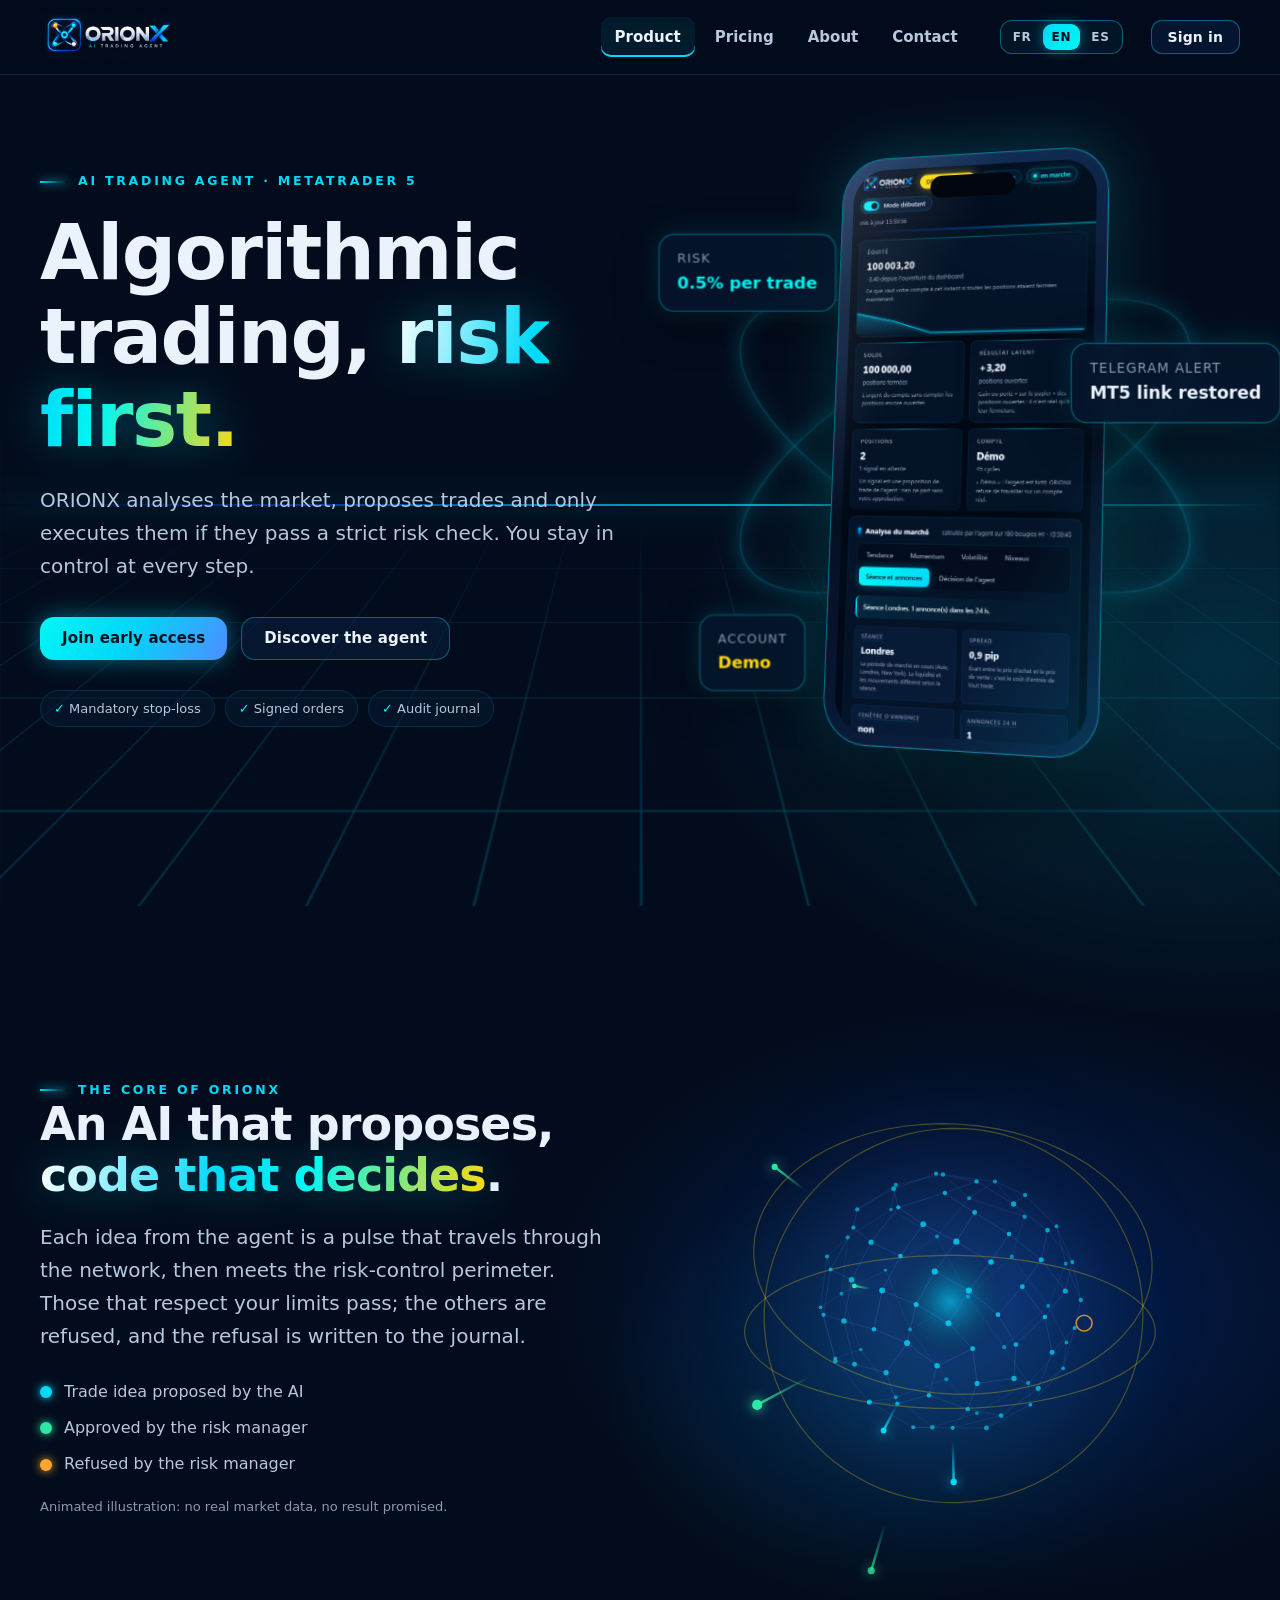
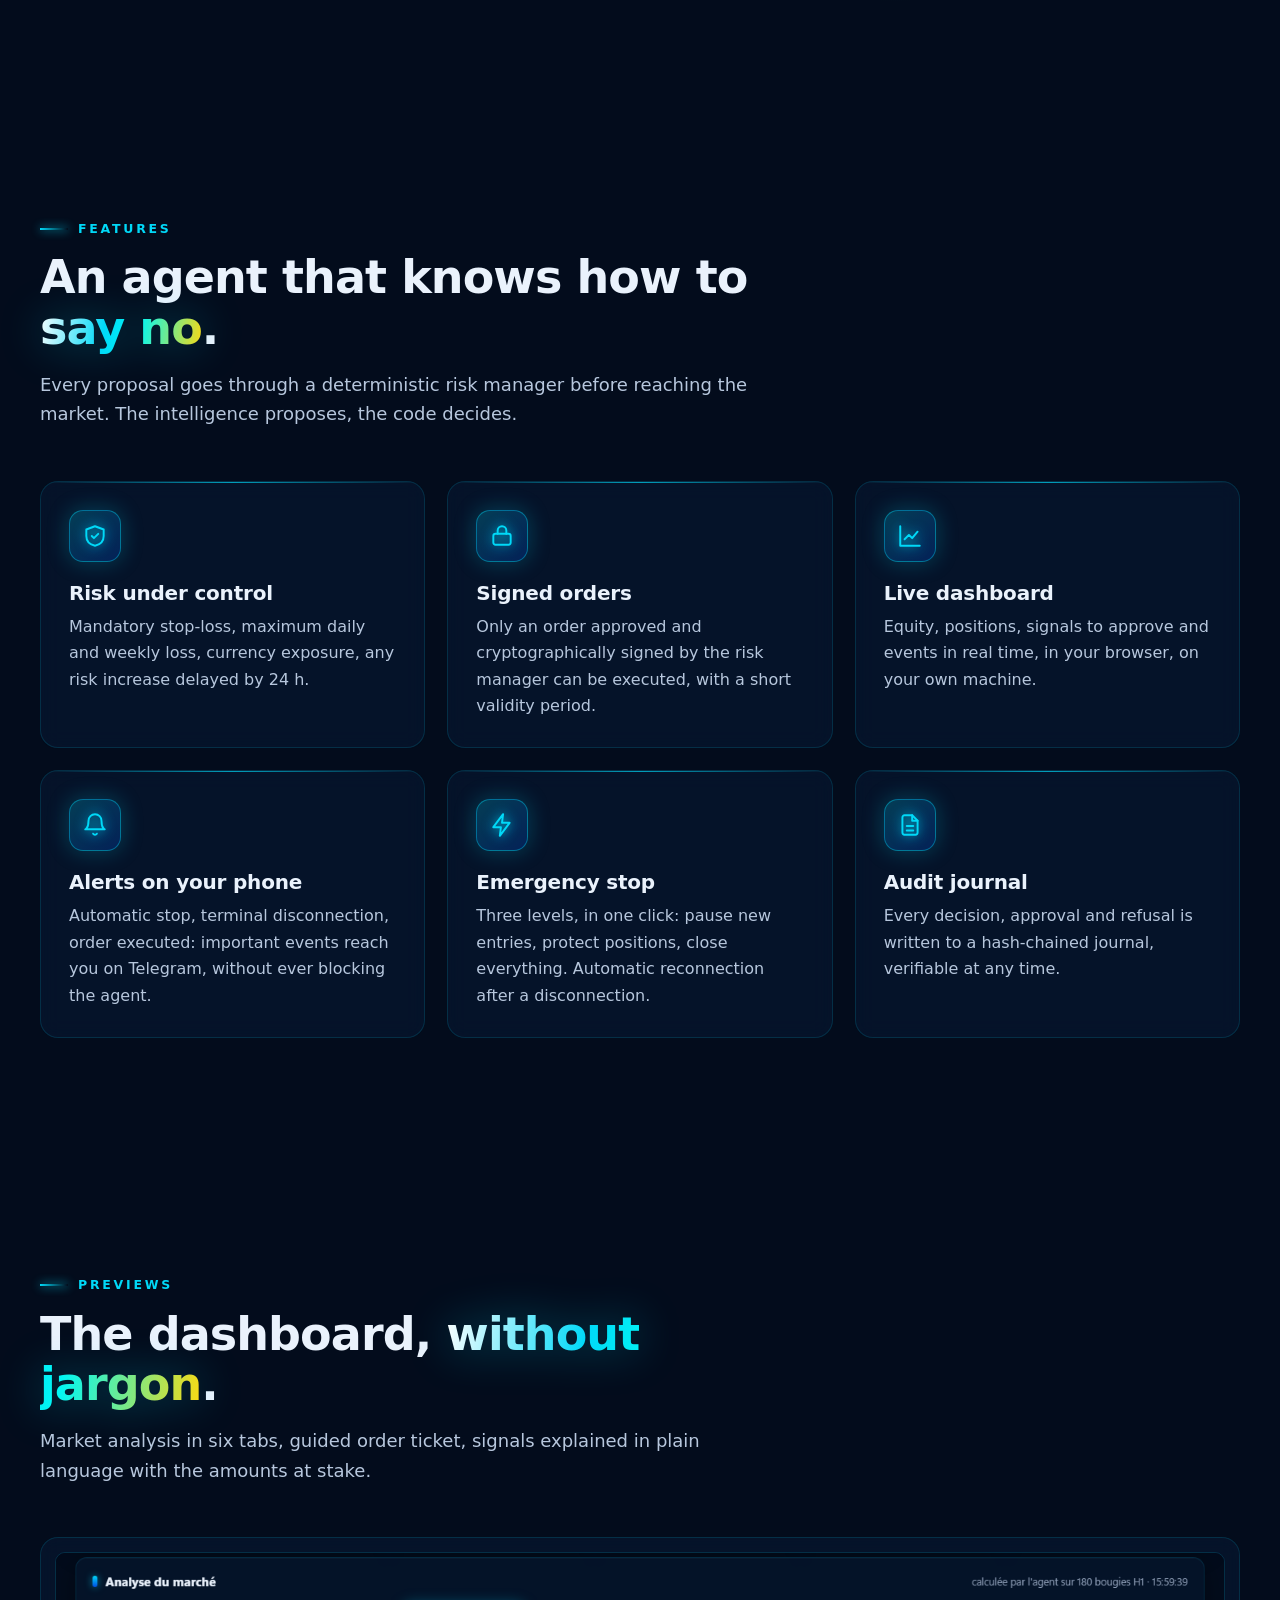
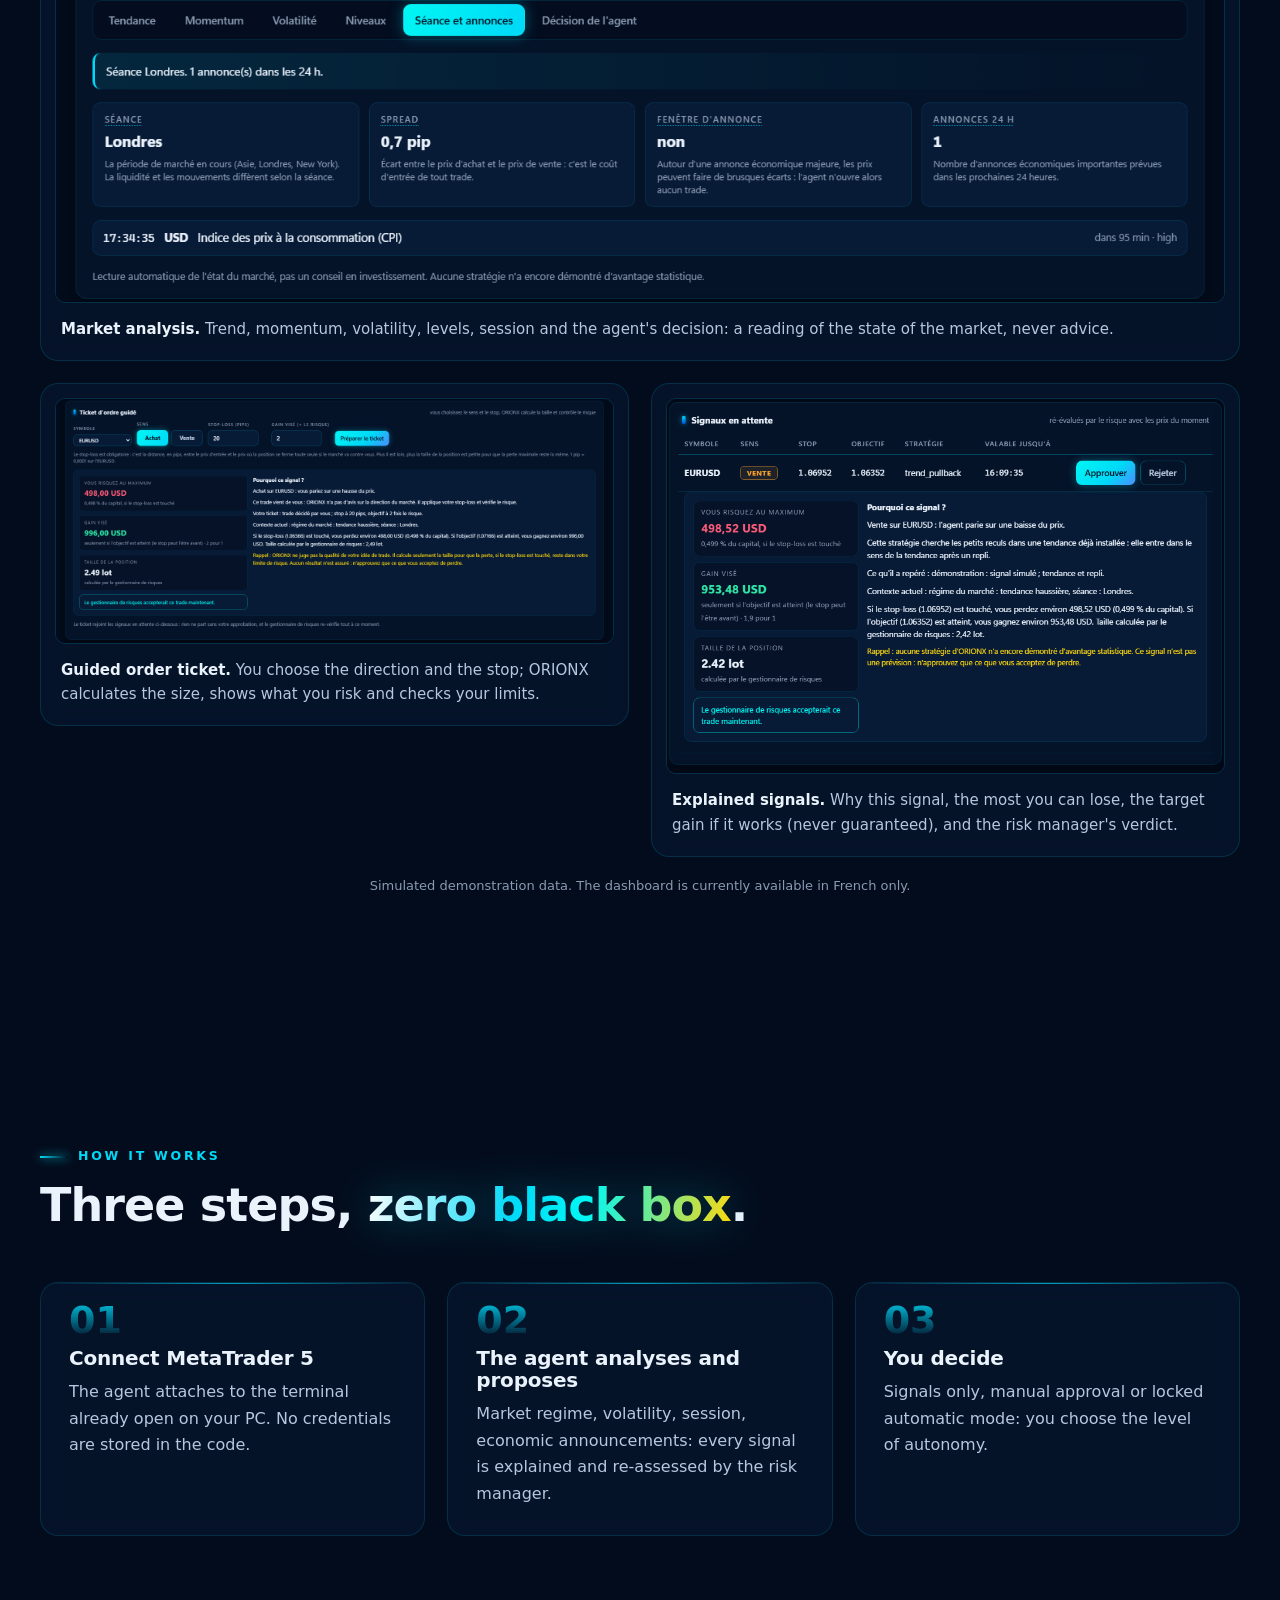
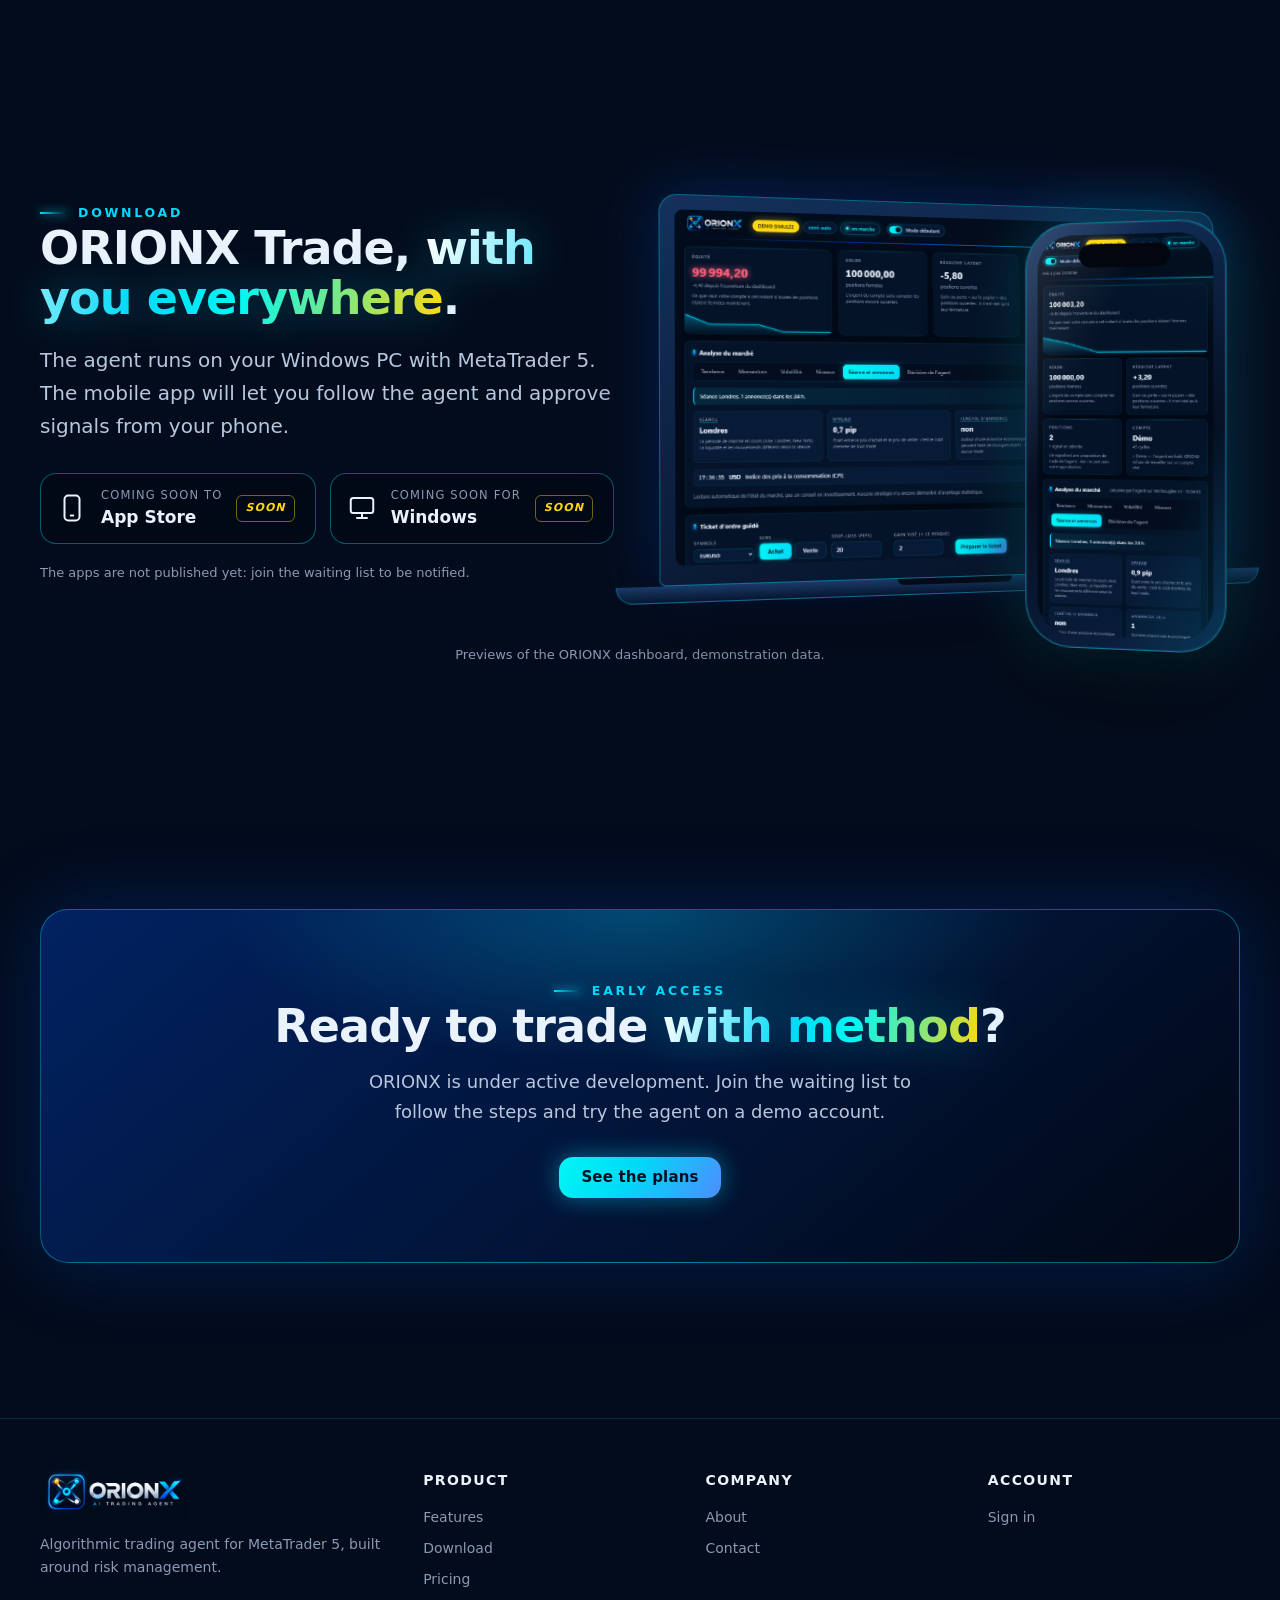
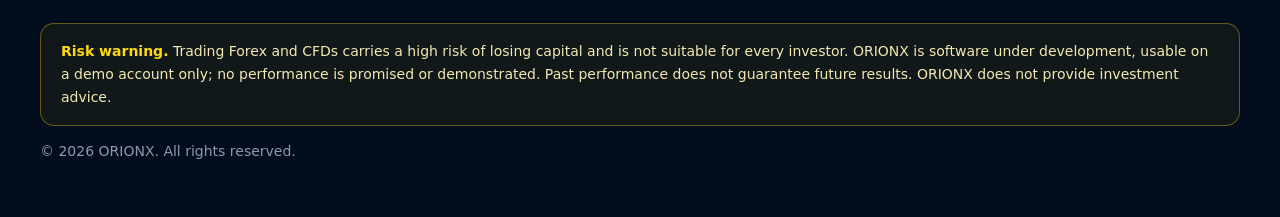
==== commit 13a385b3: "fix(dashboard,site): « Gain visé » au lieu de « Vous pouvez gagner » Le libellé pouvait se lire comm" ====
--- a/site/index.html
+++ b/site/index.html
@@ -137,7 +137,7 @@
           </figure>
           <figure class="shot reveal">
             <img data-i18n-attr="alt:signal-en-attente-avec-la" src="assets/galerie-signal.png" width="930" height="600" loading="lazy" alt="Signal en attente avec la carte Pourquoi ce signal : perte maximale, gain visé, taille du lot et verdict du gestionnaire de risques.">
-            <figcaption data-i18n="signaux-expliques-pourquoi-ce-signal"><strong>Signaux expliqués.</strong> Pourquoi ce signal, combien vous risquez, combien vous pouvez gagner, et le verdict du gestionnaire de risques.</figcaption>
+            <figcaption data-i18n="signaux-expliques-pourquoi-ce-signal"><strong>Signaux expliqués.</strong> Pourquoi ce signal, combien vous risquez au maximum, le gain visé s'il réussit (sans aucune garantie), et le verdict du gestionnaire de risques.</figcaption>
           </figure>
         </div>
         <p data-i18n="donnees-de-demonstration-simulees-le" class="caption center">Données de démonstration simulées. Le tableau de bord est actuellement disponible en français.</p>
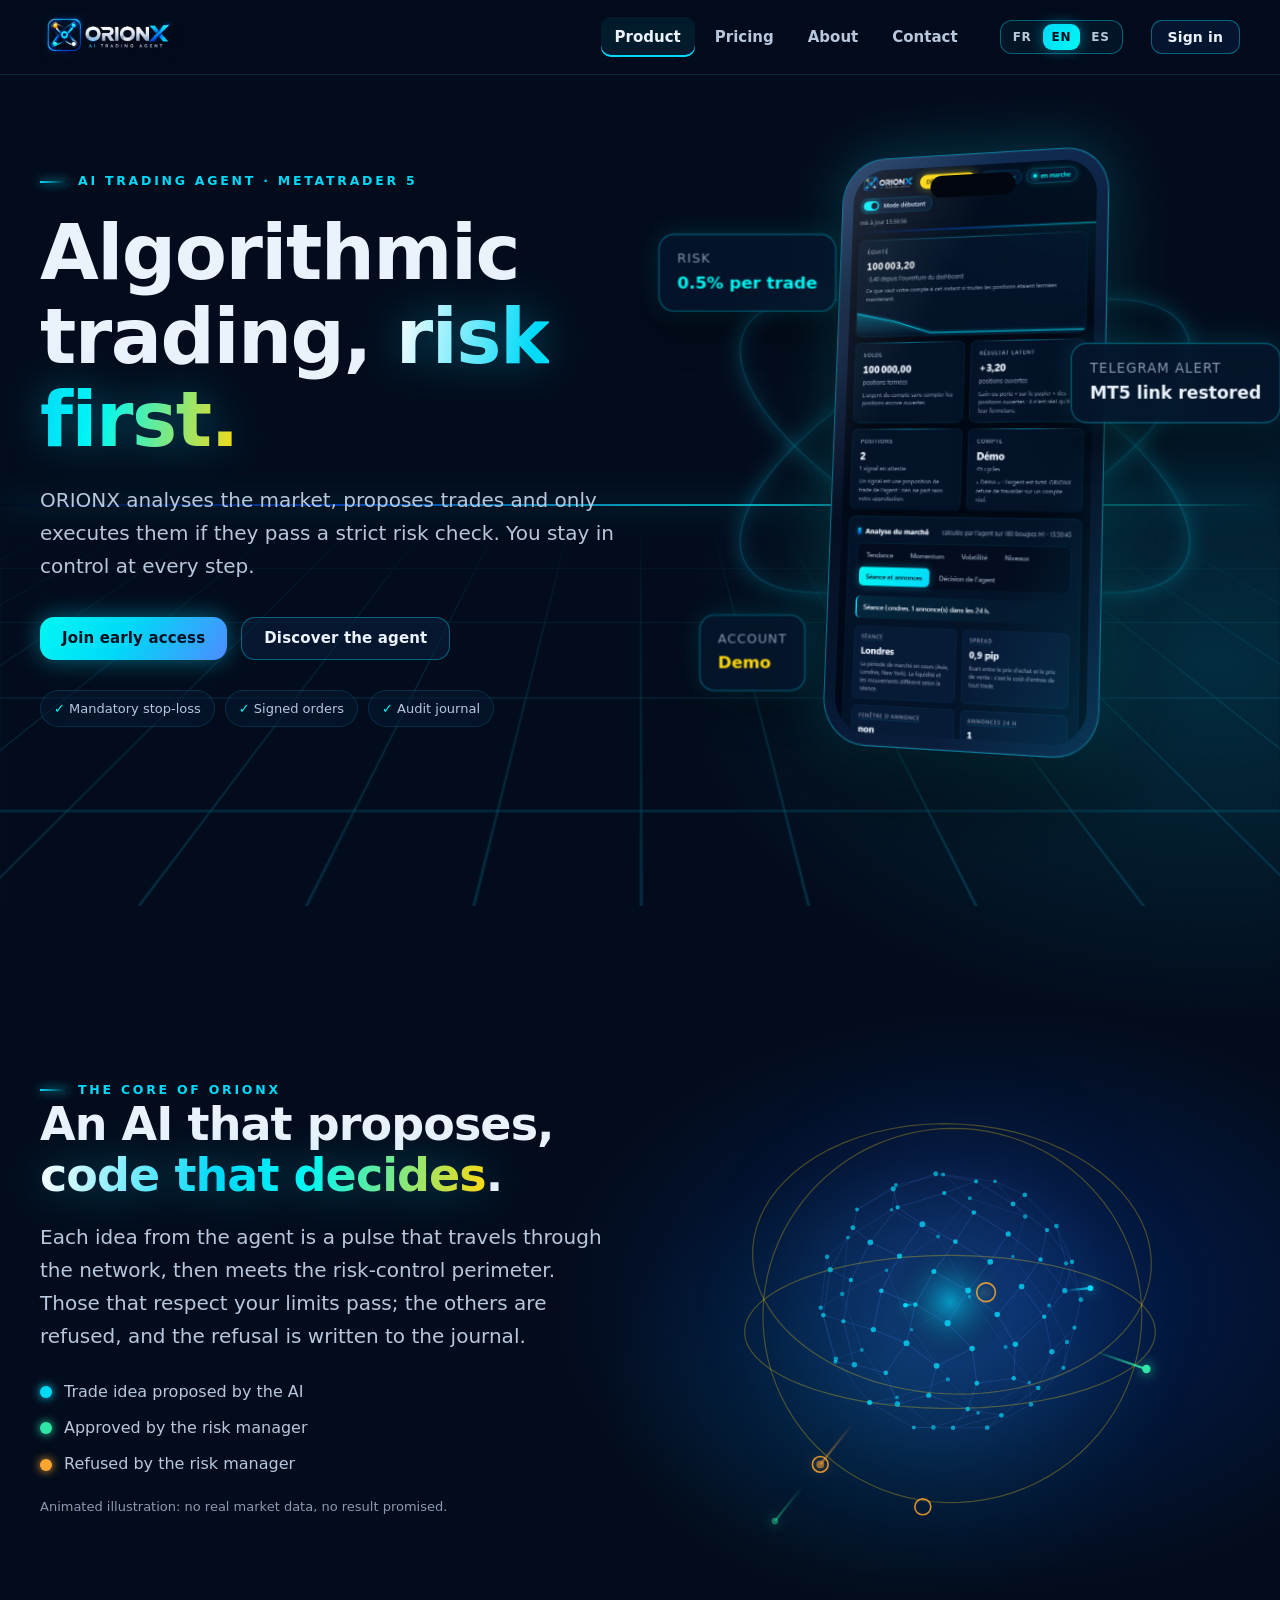
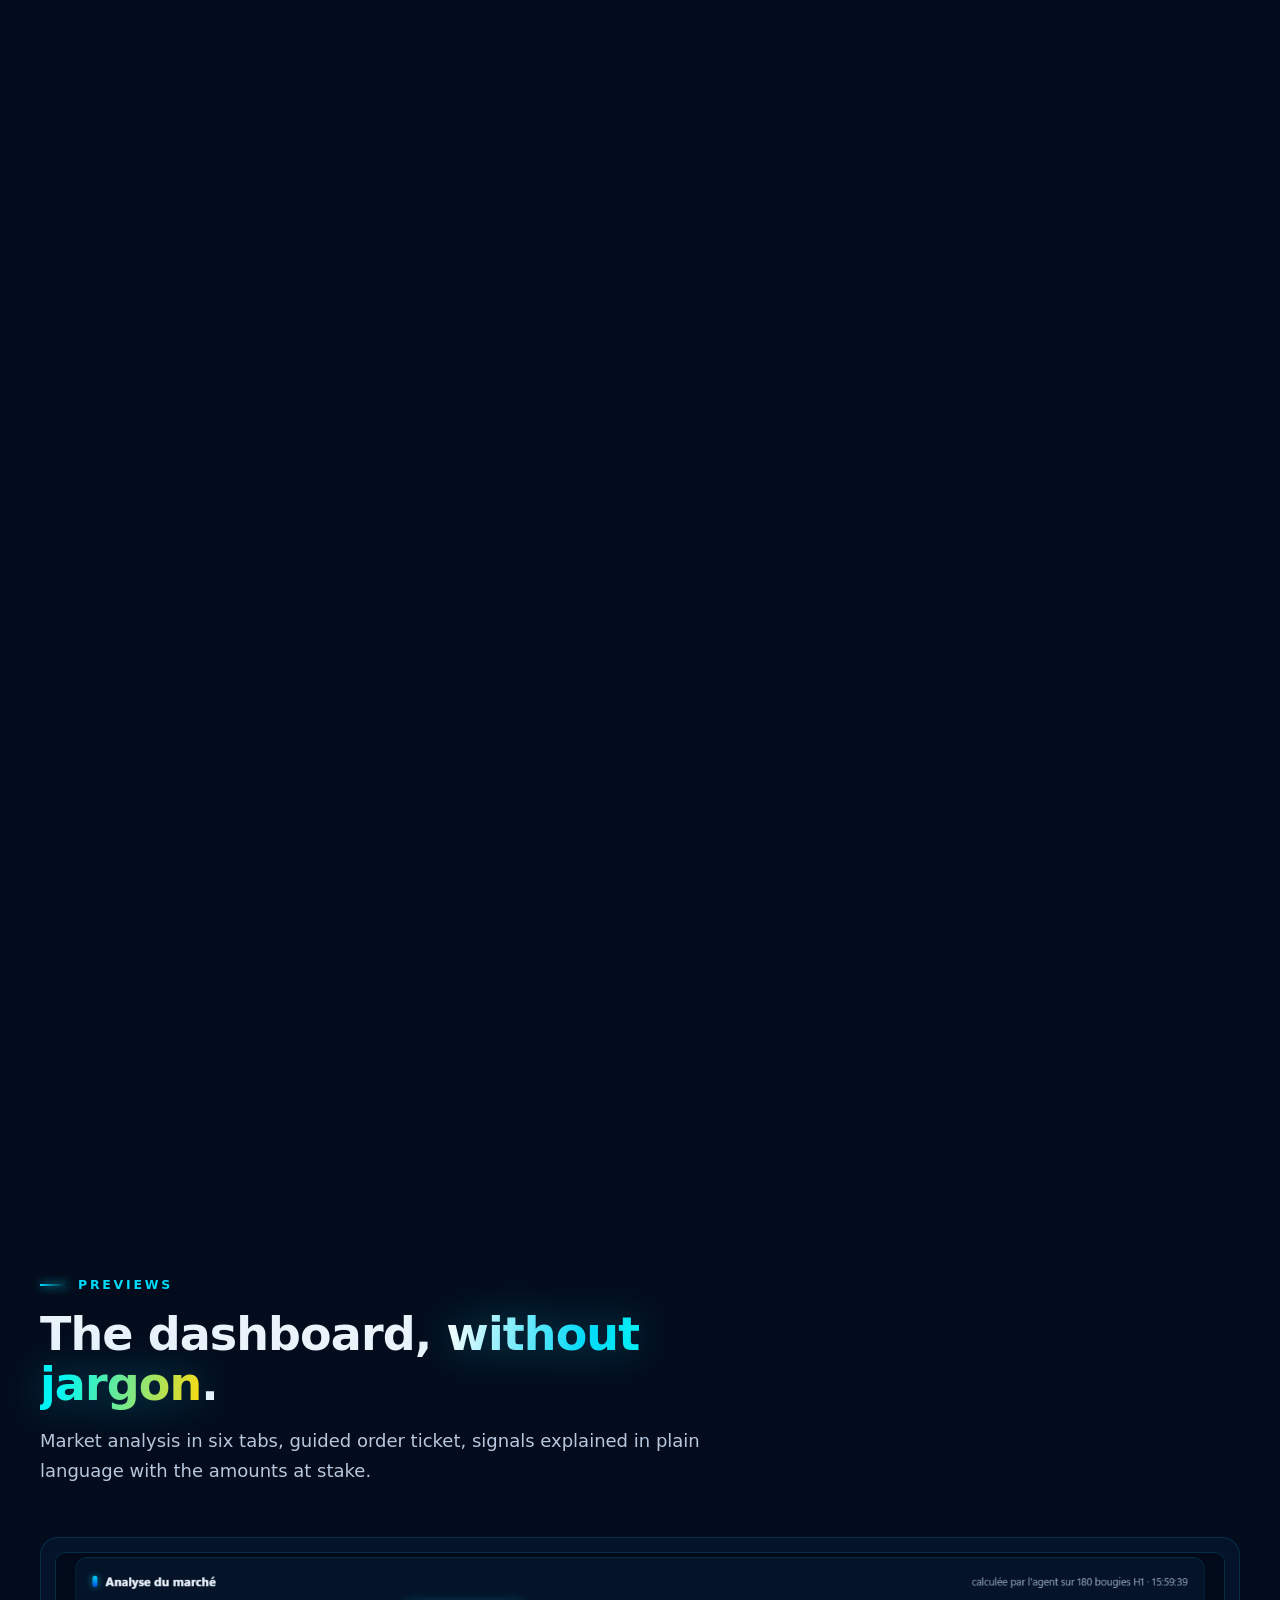
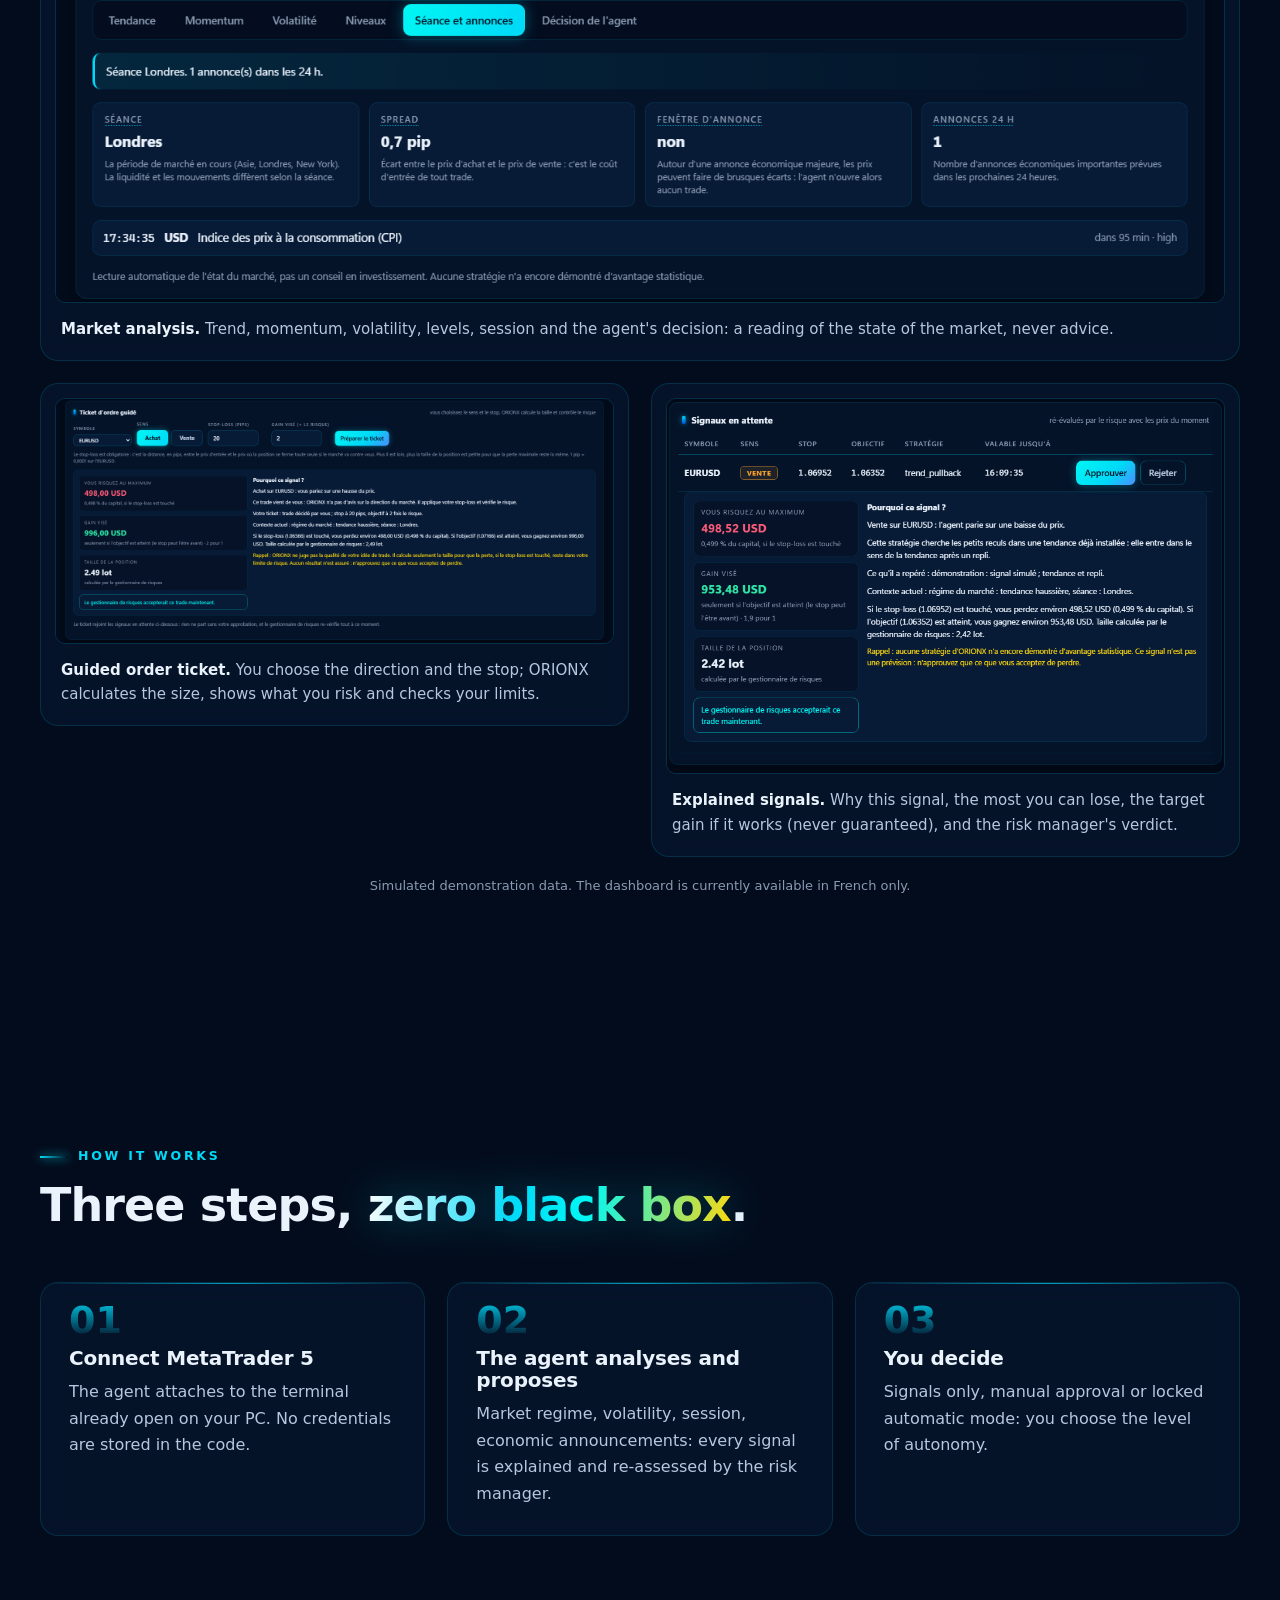
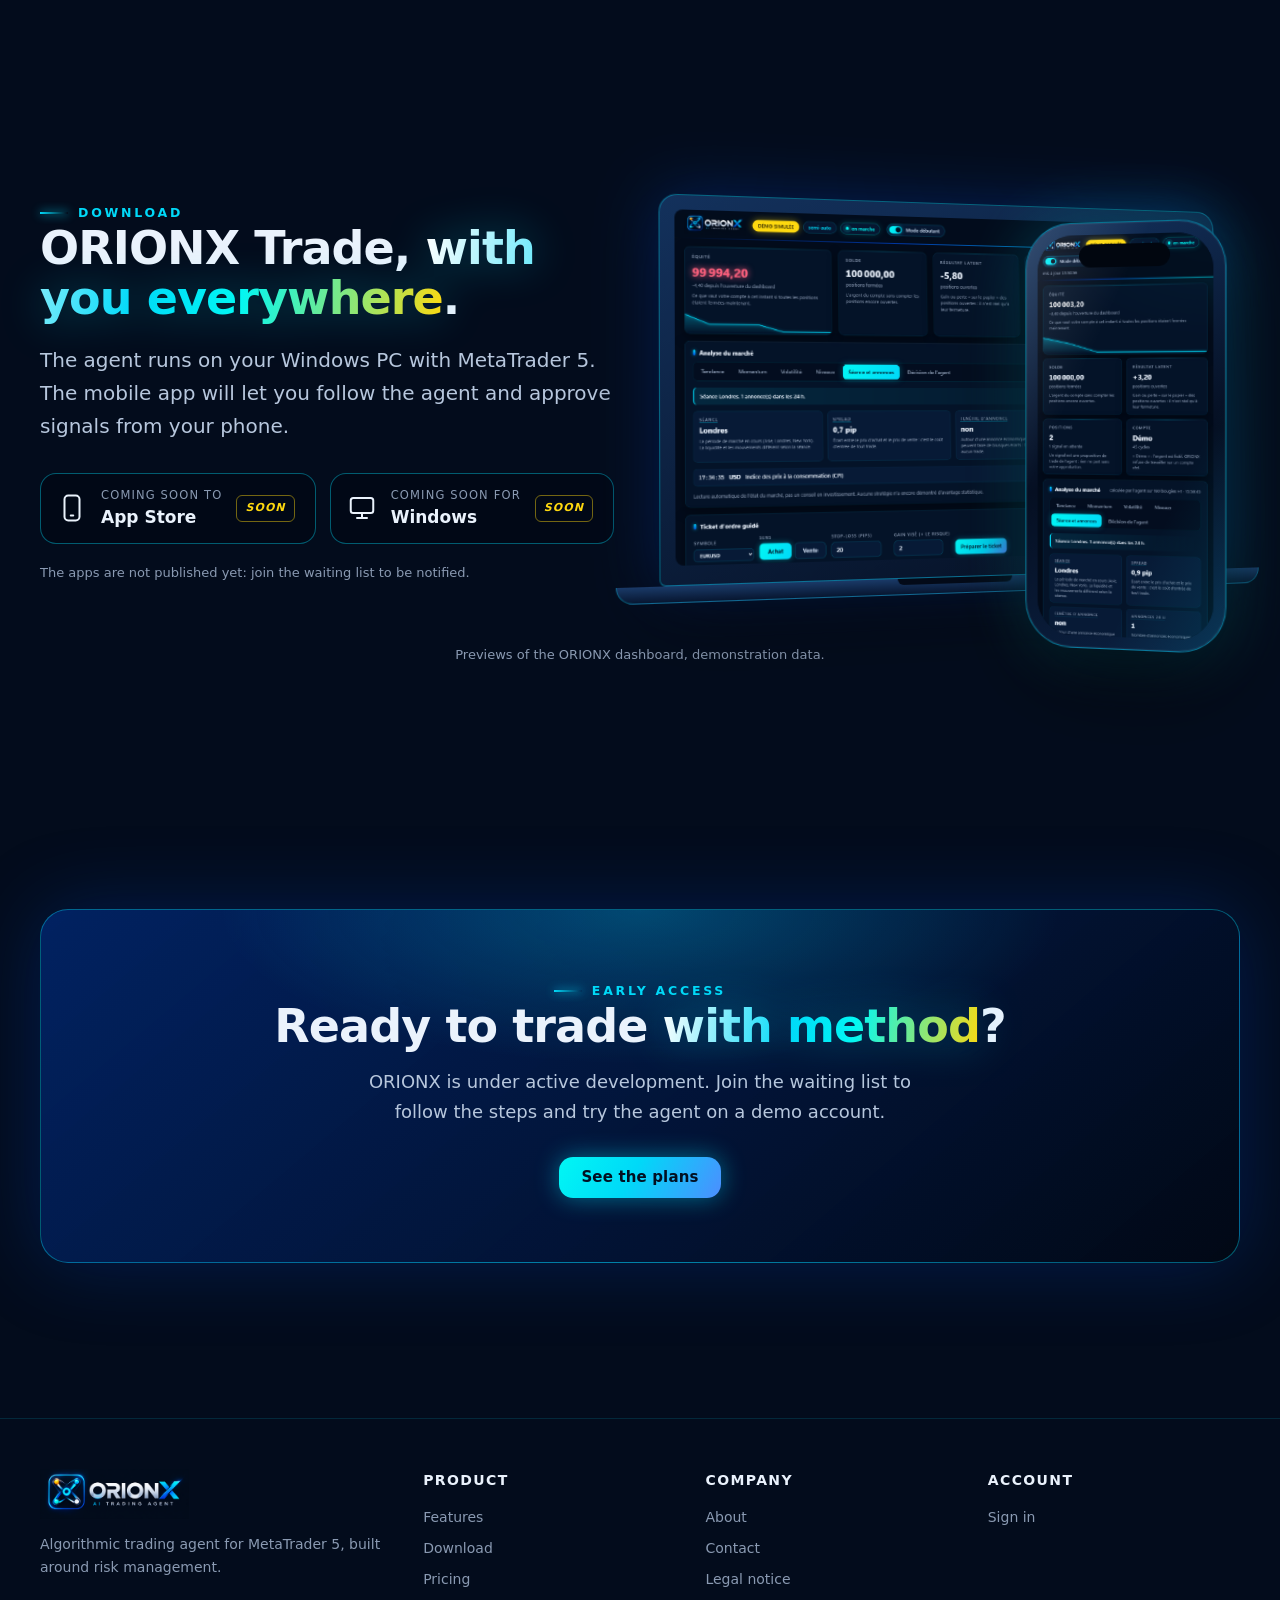
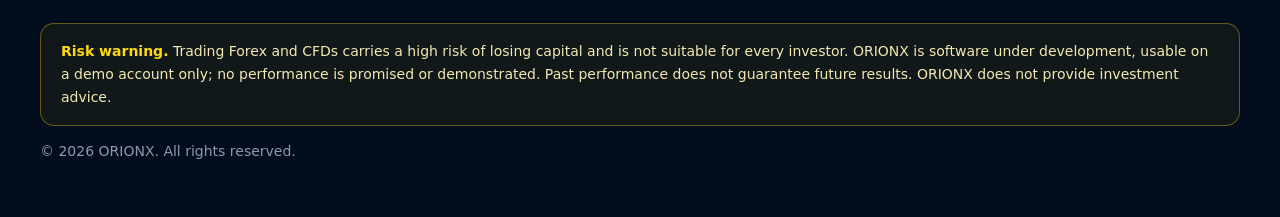
==== commit 6e0d0081: "feat(site): page de mentions légales (modèle à compléter) et lien dans tous les pieds de page Éditeu" ====
--- a/site/index.html
+++ b/site/index.html
@@ -203,7 +203,7 @@
       <div class="cols">
         <div><a class="brand" href="index.html"><img data-i18n-attr="alt:orionx" src="assets/logo.png" alt="ORIONX" width="150" height="50"></a><p data-i18n="agent-de-trading-algorithmique-pour">Agent de trading algorithmique pour MetaTrader 5, conçu autour de la gestion du risque.</p></div>
         <div><h4 data-i18n="produit">Produit</h4><ul><li><a data-i18n="fonctionnalites" href="index.html#fonctionnalites">Fonctionnalités</a></li><li><a data-i18n="telecharger" href="index.html#telecharger">Télécharger</a></li><li><a data-i18n="abonnement" href="abonnement.html">Abonnement</a></li></ul></div>
-        <div><h4 data-i18n="societe">Société</h4><ul><li><a data-i18n="a-propos" href="a-propos.html">À propos</a></li><li><a data-i18n="contact" href="contact.html">Contact</a></li></ul></div>
+        <div><h4 data-i18n="societe">Société</h4><ul><li><a data-i18n="a-propos" href="a-propos.html">À propos</a></li><li><a data-i18n="contact" href="contact.html">Contact</a></li><li><a data-i18n="mentions-legales" href="mentions-legales.html">Mentions légales</a></li></ul></div>
         <div><h4 data-i18n="compte">Compte</h4><ul><li><a data-i18n="se-connecter" href="connexion.html">Se connecter</a></li></ul></div>
       </div>
       <p data-i18n="avertissement-sur-les-risques-le" class="risk"><strong>Avertissement sur les risques.</strong> Le trading sur le Forex et les CFD comporte un risque élevé de perte en capital et ne convient pas à tous les investisseurs. ORIONX est un logiciel en développement, utilisable uniquement sur compte démo ; aucune performance n'est promise ni démontrée. Les performances passées ne préjugent pas des performances futures. ORIONX ne fournit pas de conseil en investissement.</p>
--- a/site/assets/site.css
+++ b/site/assets/site.css
@@ -280,3 +280,11 @@
 @media (prefers-reduced-motion: reduce) {
   .shot { transition: none; }
 }
+
+/* --- page de mentions légales ------------------------------------------------------------------------------------ */
+.legal-wrap { max-width: 820px; }
+.legal h1 { margin: 14px 0 16px; }
+.legal h2 { font-size: clamp(19px, 2vw, 23px); margin: 38px 0 10px; color: var(--ink); }
+.legal p { color: var(--silver); margin: 0 0 14px; }
+.legal strong { color: var(--ink); }
+mark.todo { background: rgba(254, 217, 15, .12); color: var(--gold); border: 1px dashed var(--gold); border-radius: 6px; padding: 1px 7px; }
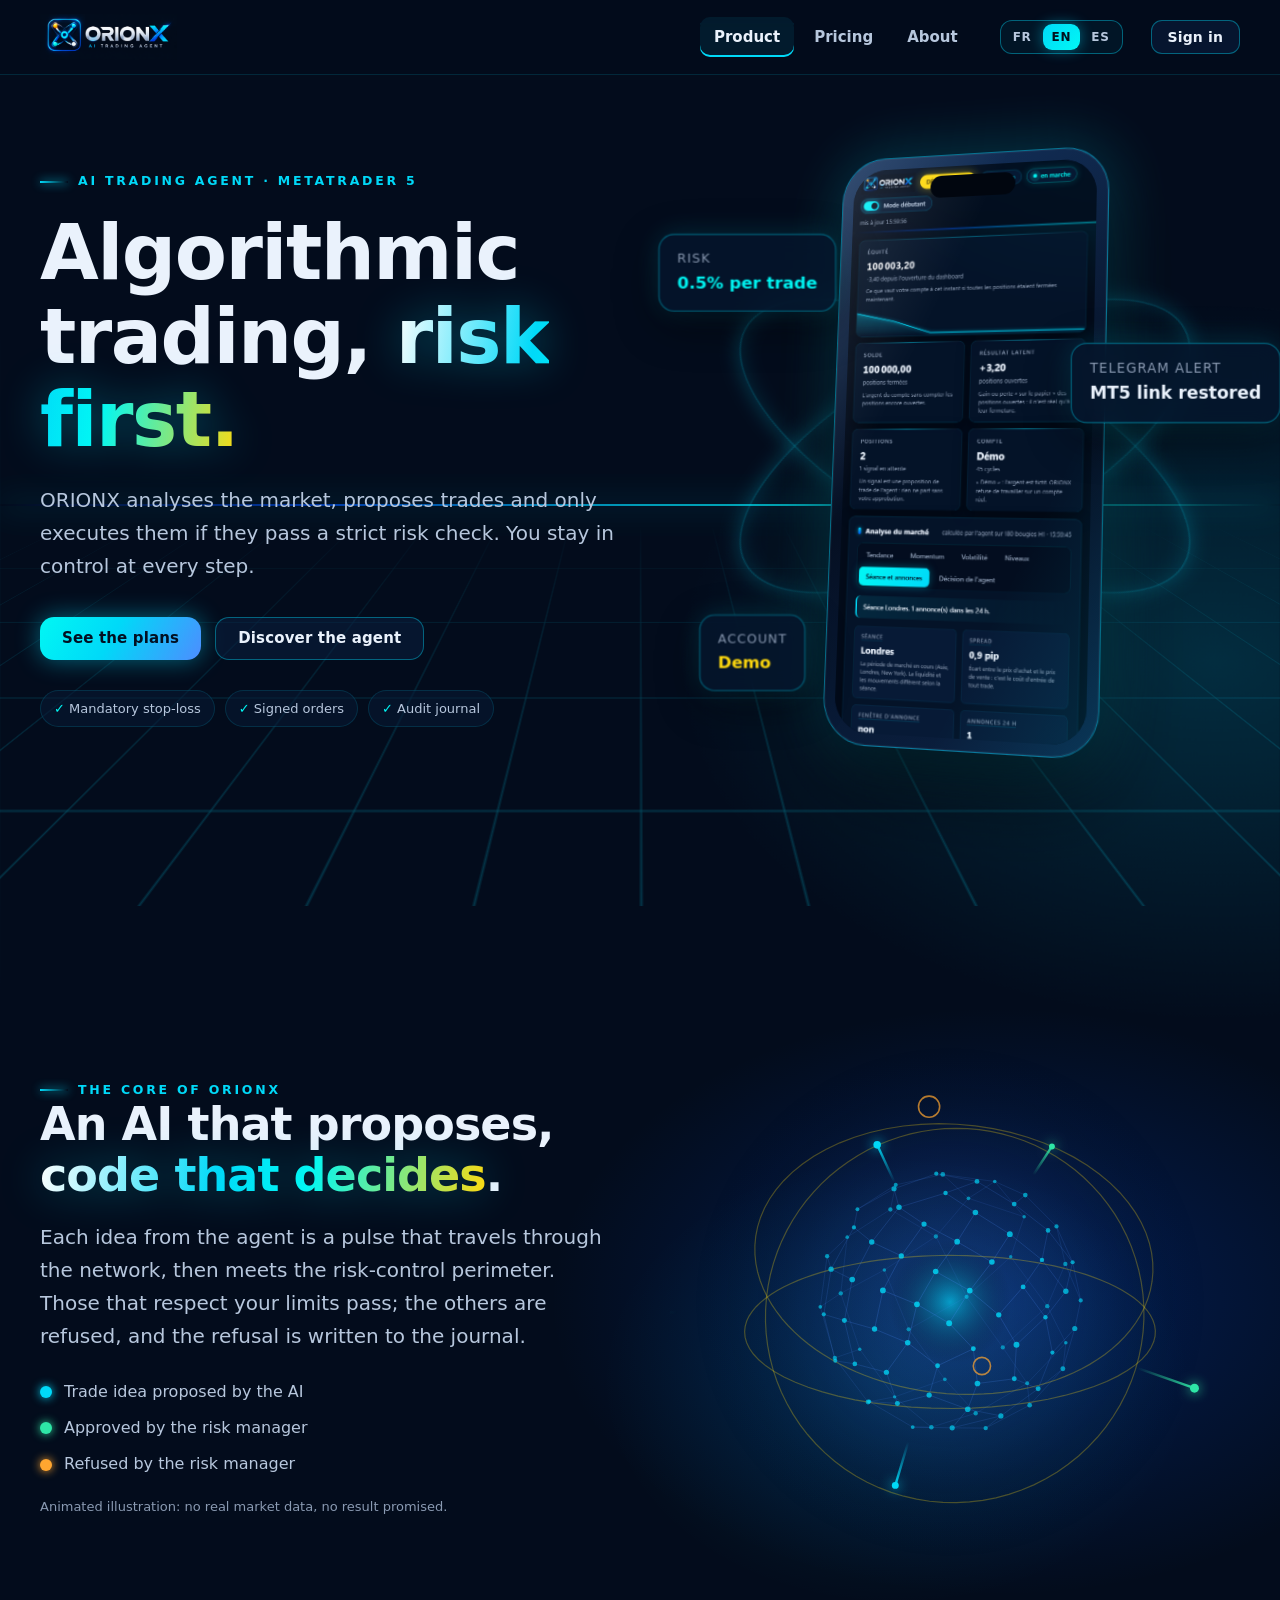
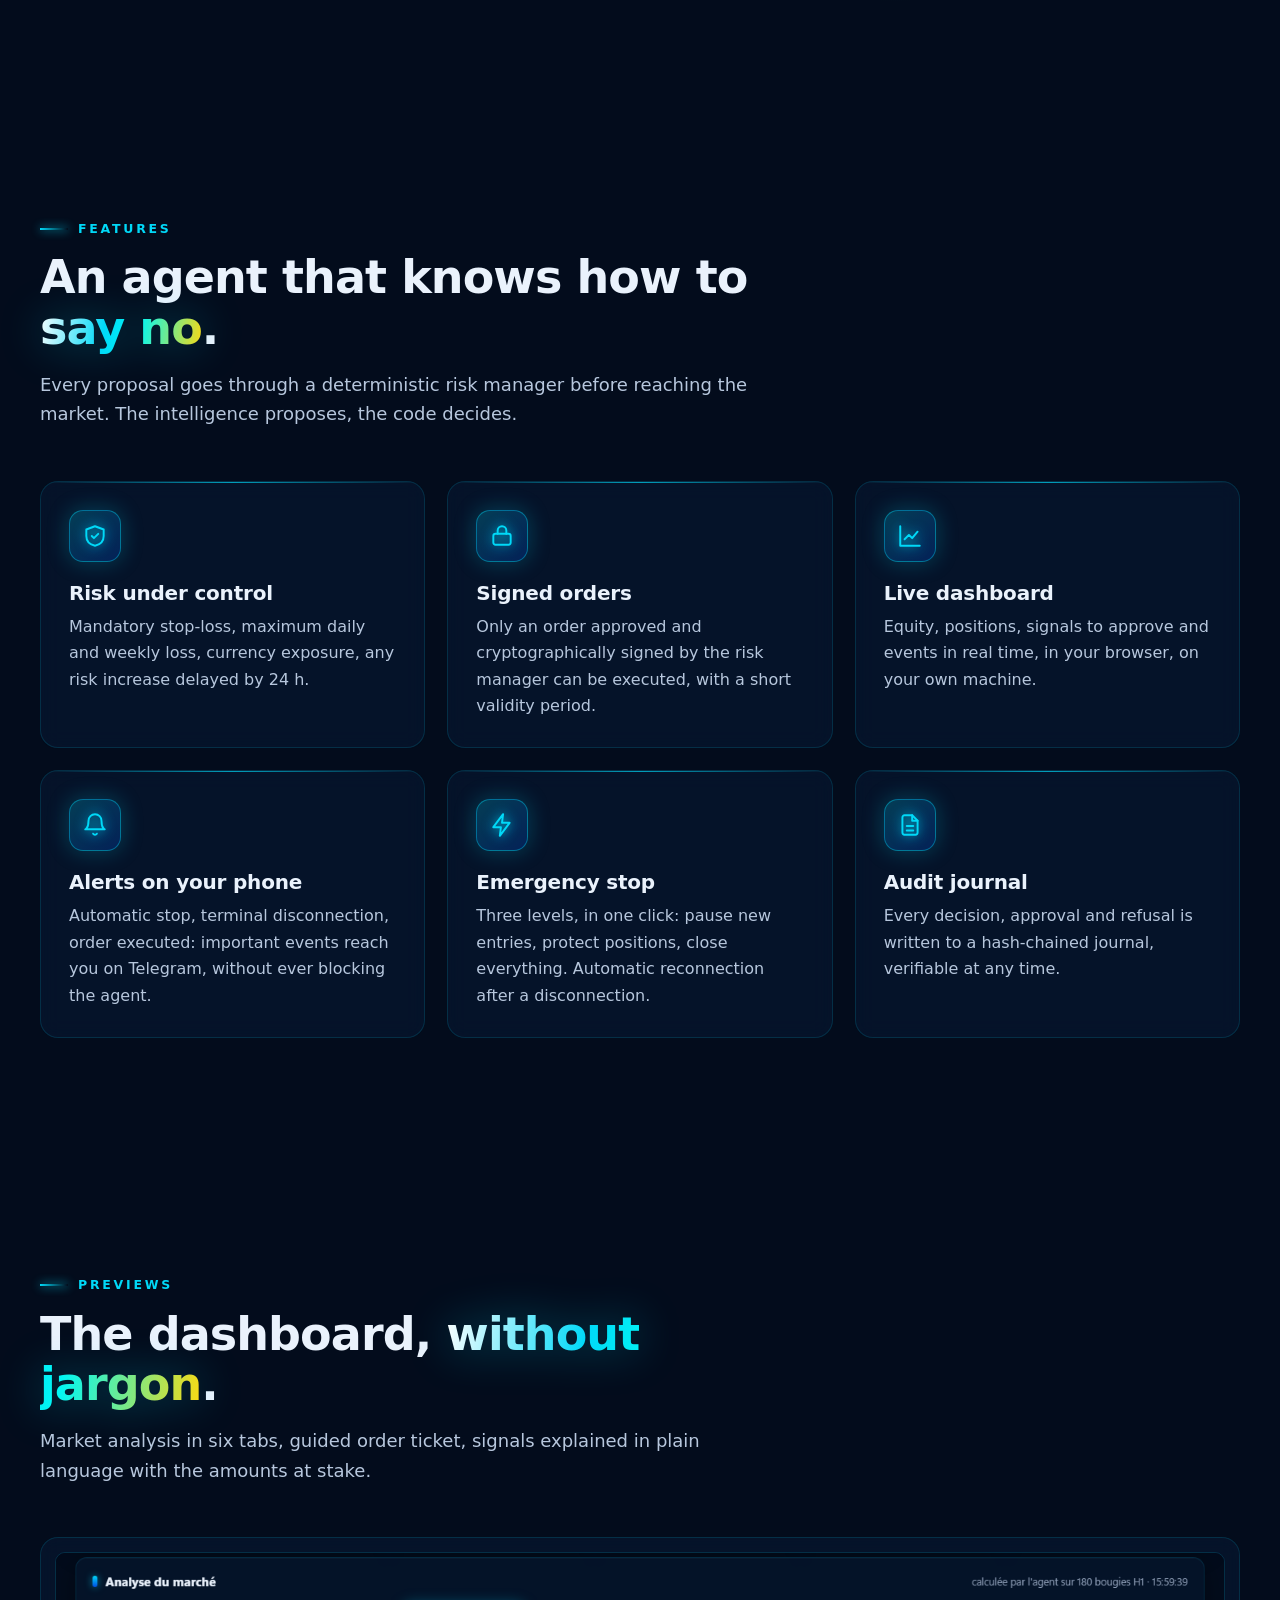
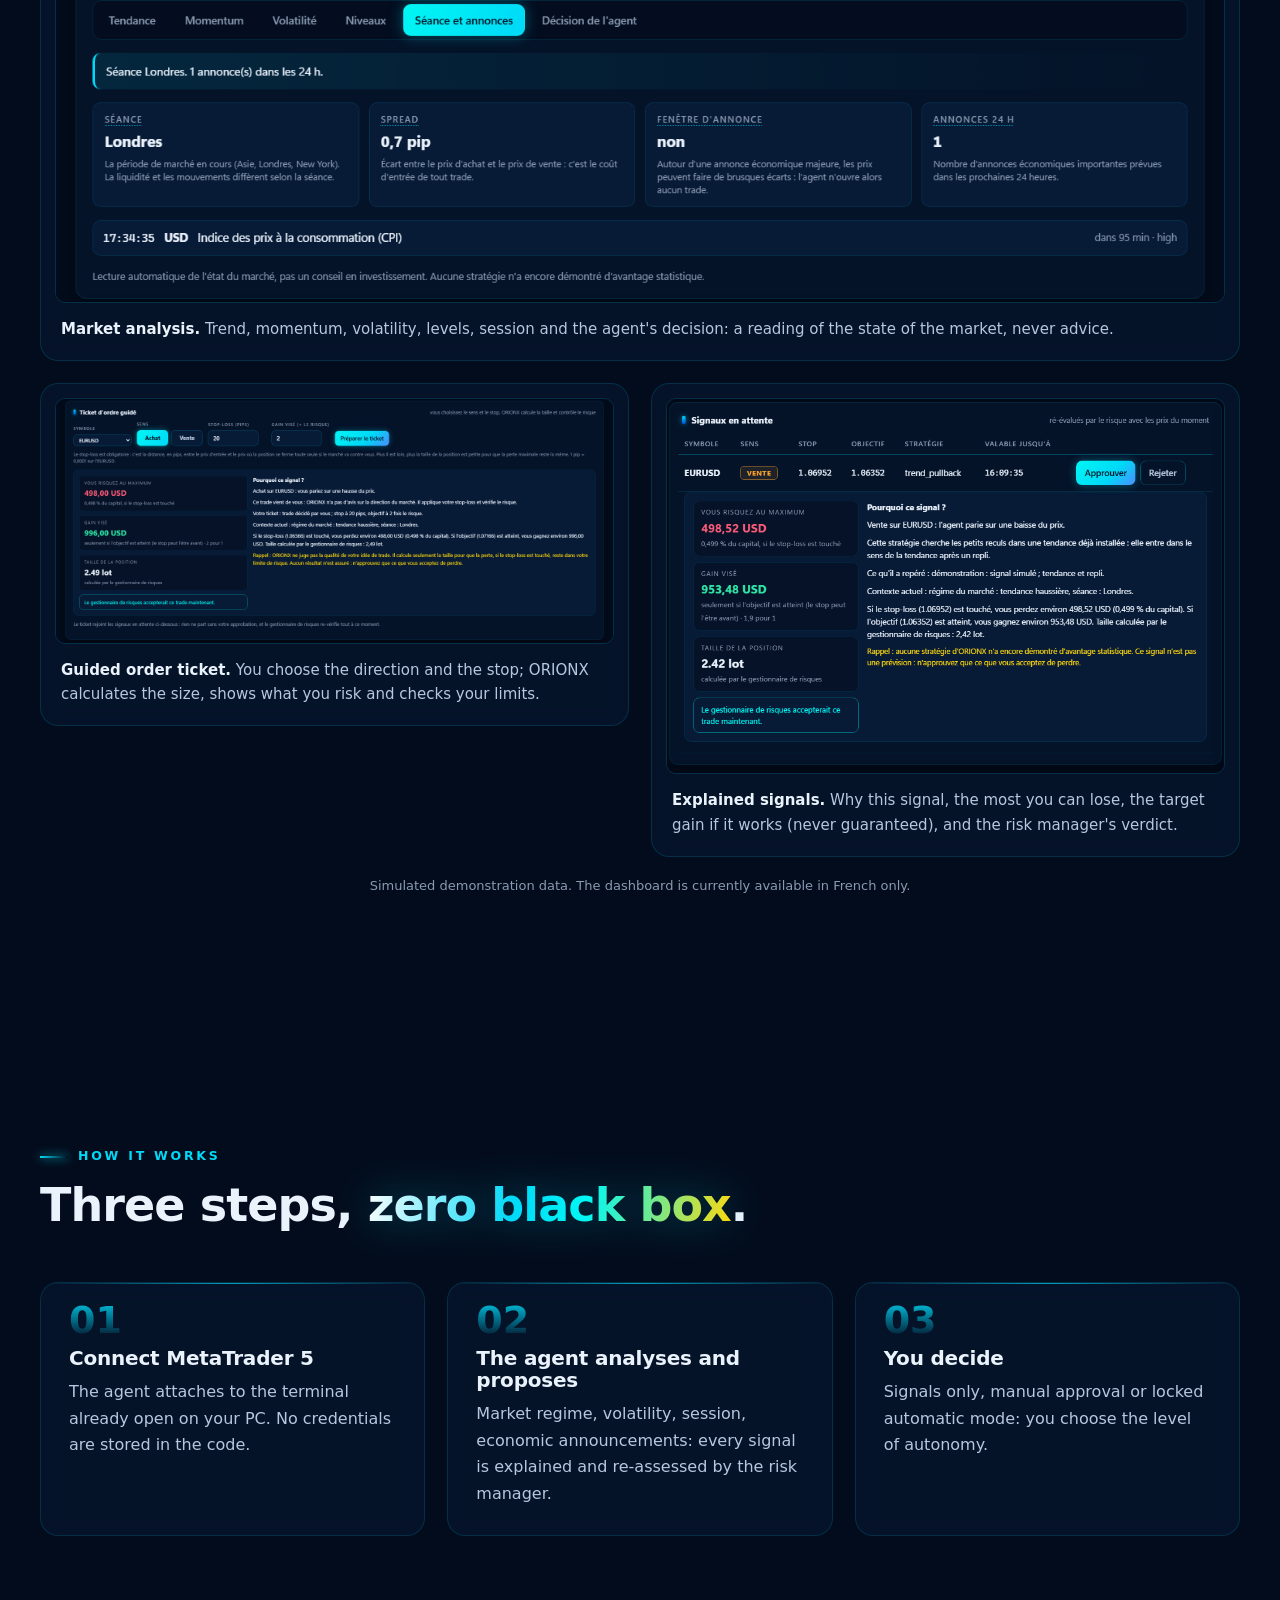
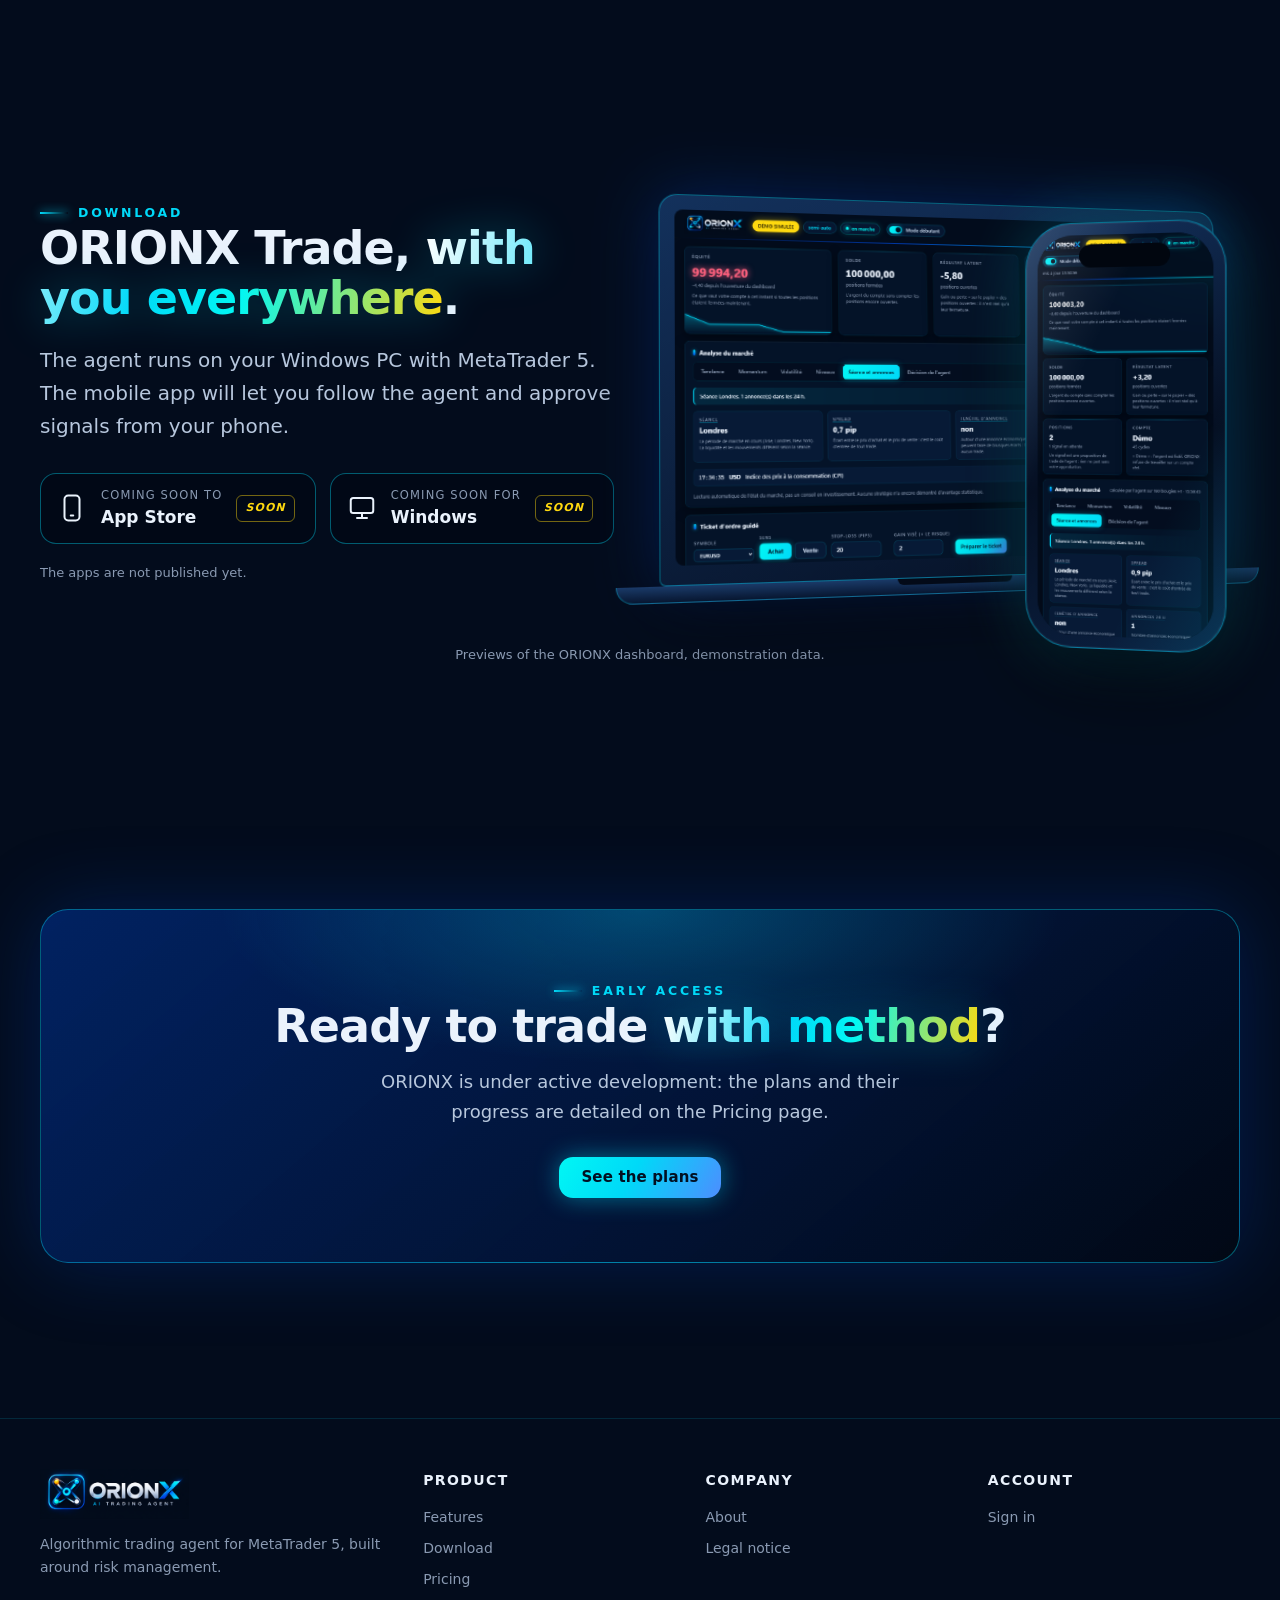
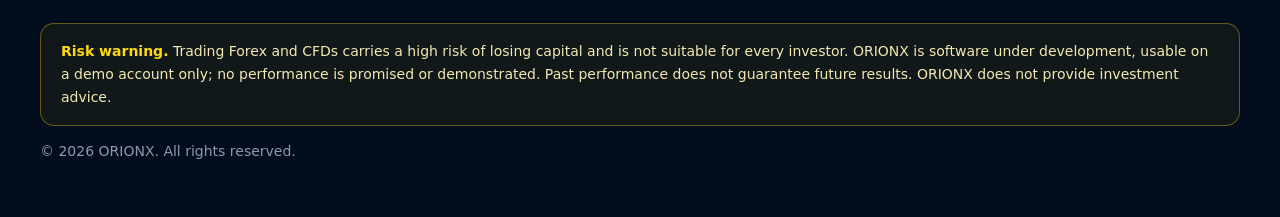
==== commit 6e56c99c: "feat(site): suppression de la page Contact et de tout appel à nous contacter Décision du propriétair" ====
--- a/site/index.html
+++ b/site/index.html
@@ -18,7 +18,6 @@
         <li><a data-i18n="produit" href="index.html">Produit</a></li>
         <li><a data-i18n="abonnement" href="abonnement.html">Abonnement</a></li>
         <li><a data-i18n="a-propos" href="a-propos.html">À propos</a></li>
-        <li><a data-i18n="contact" href="contact.html">Contact</a></li>
       </ul>
       <div class="lang" role="group" data-i18n-attr="aria-label:lang-group" aria-label="Langue"><button type="button" data-lang="fr" aria-pressed="true">FR</button><button type="button" data-lang="en" aria-pressed="false">EN</button><button type="button" data-lang="es" aria-pressed="false">ES</button></div>
       <a data-i18n="se-connecter" class="btn btn-sm login" href="connexion.html">Se connecter</a>
@@ -33,7 +32,7 @@
           <h1 data-i18n="le-trading-algorithmique-risque-d">Le trading algorithmique, <span class="grad">risque d'abord.</span></h1>
           <p data-i18n="orionx-analyse-le-marche-propose" class="lead">ORIONX analyse le marché, propose des trades et ne les exécute que s'ils passent un contrôle de risque strict. Vous gardez la main à chaque étape.</p>
           <div class="ctas">
-            <a data-i18n="rejoindre-l-acces-anticipe" class="btn btn-neon" href="abonnement.html">Rejoindre l'accès anticipé</a>
+            <a data-i18n="rejoindre-l-acces-anticipe" class="btn btn-neon" href="abonnement.html">Voir les offres</a>
             <a data-i18n="decouvrir-l-agent" class="btn" href="#fonctionnalites">Découvrir l'agent</a>
           </div>
           <div class="chips">
@@ -165,18 +164,18 @@
           <h2 data-i18n="orionx-trade-partout-avec-vous">ORIONX Trade, <span class="grad">partout avec vous</span>.</h2>
           <p data-i18n="l-agent-tourne-sur-votre" class="lead">L'agent tourne sur votre PC Windows avec MetaTrader 5. L'application mobile permettra de suivre l'agent et d'approuver les signaux depuis votre téléphone.</p>
           <div class="stores">
-            <a class="store" href="contact.html?sujet=Liste%20d%27attente">
+            <div class="store" aria-disabled="true">
               <svg viewBox="0 0 24 24"><rect x="6" y="2" width="12" height="20" rx="3"/><path d="M11 18h2"/></svg>
               <div><span data-i18n="bientot-sur">Bientôt sur</span><strong data-i18n="app-store">App Store</strong></div>
               <em data-i18n="bientot" class="soon">BIENTÔT</em>
-            </a>
-            <a class="store" href="contact.html?sujet=Liste%20d%27attente">
+            </div>
+            <div class="store" aria-disabled="true">
               <svg viewBox="0 0 24 24"><rect x="3" y="4" width="18" height="12" rx="2"/><path d="M8 20h8M12 16v4"/></svg>
               <div><span data-i18n="bientot-pour">Bientôt pour</span><strong data-i18n="windows">Windows</strong></div>
               <em data-i18n="bientot" class="soon">BIENTÔT</em>
-            </a>
-          </div>
-          <p data-i18n="les-applications-ne-sont-pas" class="caption">Les applications ne sont pas encore publiées : inscrivez-vous à la liste d'attente pour être prévenu.</p>
+            </div>
+          </div>
+          <p data-i18n="les-applications-ne-sont-pas" class="caption">Les applications ne sont pas encore publiées.</p>
         </div>
         <div class="devices reveal" aria-hidden="true">
           <div class="laptop"><div class="lid"><img src="assets/apercu-ordinateur.png" alt=""></div><div class="base"></div></div>
@@ -191,7 +190,7 @@
         <div class="cta-band reveal">
           <span data-i18n="acces-anticipe" class="eyebrow">Accès anticipé</span>
           <h2 data-i18n="pret-a-trader-avec-methode">Prêt à trader <span class="grad">avec méthode</span> ?</h2>
-          <p data-i18n="orionx-est-en-developpement-actif">ORIONX est en développement actif. Rejoignez la liste d'attente pour suivre les étapes et tester l'agent en compte démo.</p>
+          <p data-i18n="orionx-est-en-developpement-actif">ORIONX est en développement actif : les offres et leur état d'avancement sont détaillés sur la page Abonnement.</p>
           <a data-i18n="voir-les-offres" class="btn btn-neon" href="abonnement.html">Voir les offres</a>
         </div>
       </div>
@@ -203,7 +202,7 @@
       <div class="cols">
         <div><a class="brand" href="index.html"><img data-i18n-attr="alt:orionx" src="assets/logo.png" alt="ORIONX" width="150" height="50"></a><p data-i18n="agent-de-trading-algorithmique-pour">Agent de trading algorithmique pour MetaTrader 5, conçu autour de la gestion du risque.</p></div>
         <div><h4 data-i18n="produit">Produit</h4><ul><li><a data-i18n="fonctionnalites" href="index.html#fonctionnalites">Fonctionnalités</a></li><li><a data-i18n="telecharger" href="index.html#telecharger">Télécharger</a></li><li><a data-i18n="abonnement" href="abonnement.html">Abonnement</a></li></ul></div>
-        <div><h4 data-i18n="societe">Société</h4><ul><li><a data-i18n="a-propos" href="a-propos.html">À propos</a></li><li><a data-i18n="contact" href="contact.html">Contact</a></li><li><a data-i18n="mentions-legales" href="mentions-legales.html">Mentions légales</a></li></ul></div>
+        <div><h4 data-i18n="societe">Société</h4><ul><li><a data-i18n="a-propos" href="a-propos.html">À propos</a></li><li><a data-i18n="mentions-legales" href="mentions-legales.html">Mentions légales</a></li></ul></div>
         <div><h4 data-i18n="compte">Compte</h4><ul><li><a data-i18n="se-connecter" href="connexion.html">Se connecter</a></li></ul></div>
       </div>
       <p data-i18n="avertissement-sur-les-risques-le" class="risk"><strong>Avertissement sur les risques.</strong> Le trading sur le Forex et les CFD comporte un risque élevé de perte en capital et ne convient pas à tous les investisseurs. ORIONX est un logiciel en développement, utilisable uniquement sur compte démo ; aucune performance n'est promise ni démontrée. Les performances passées ne préjugent pas des performances futures. ORIONX ne fournit pas de conseil en investissement.</p>
--- a/site/assets/site.css
+++ b/site/assets/site.css
@@ -288,3 +288,8 @@
 .legal p { color: var(--silver); margin: 0 0 14px; }
 .legal strong { color: var(--ink); }
 mark.todo { background: rgba(254, 217, 15, .12); color: var(--gold); border: 1px dashed var(--gold); border-radius: 6px; padding: 1px 7px; }
+
+/* --- bouton « Bientôt disponible » (aucun lien : pas encore d'inscription) ----------------------------------- */
+.btn-soon { cursor: default; opacity: .72; border: 1px dashed var(--line-strong); background: rgba(0, 217, 248, .05); box-shadow: none; }
+.btn-soon:hover { transform: none; box-shadow: none; }
+div.store { cursor: default; }
